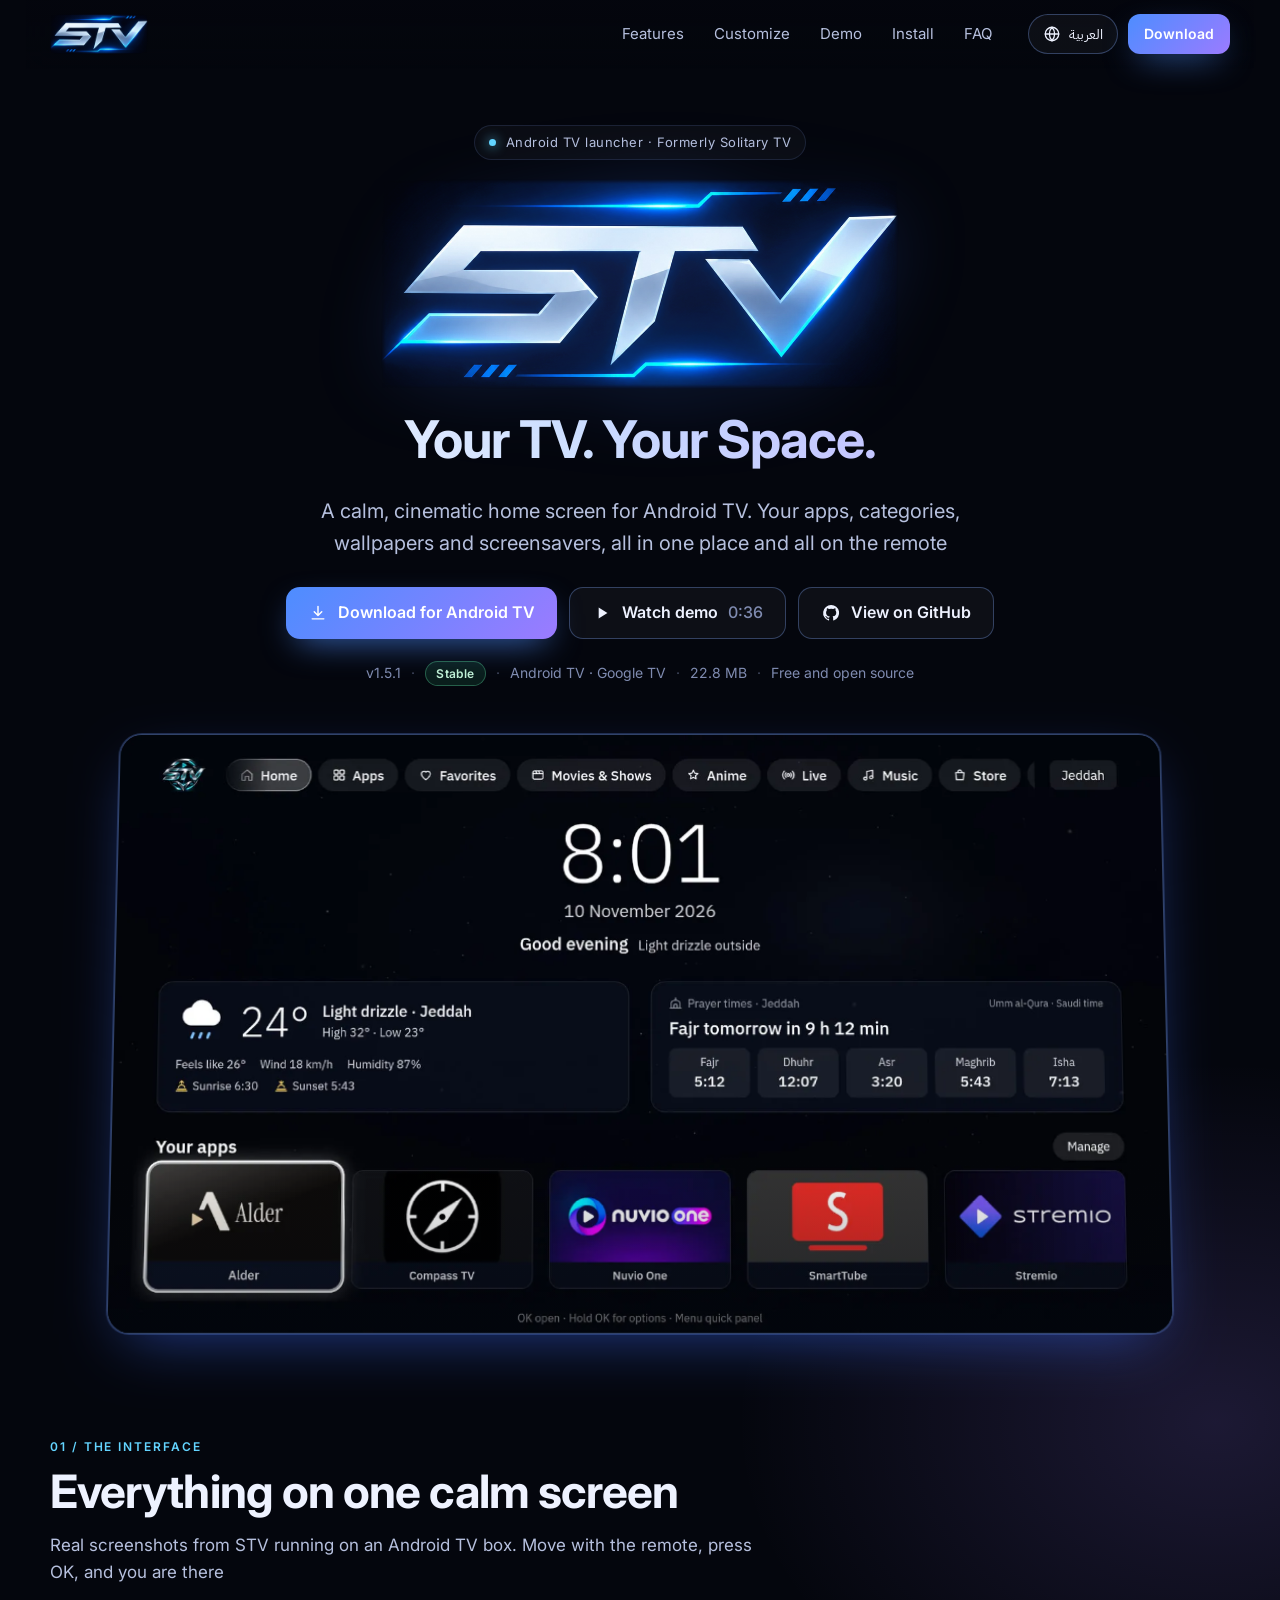
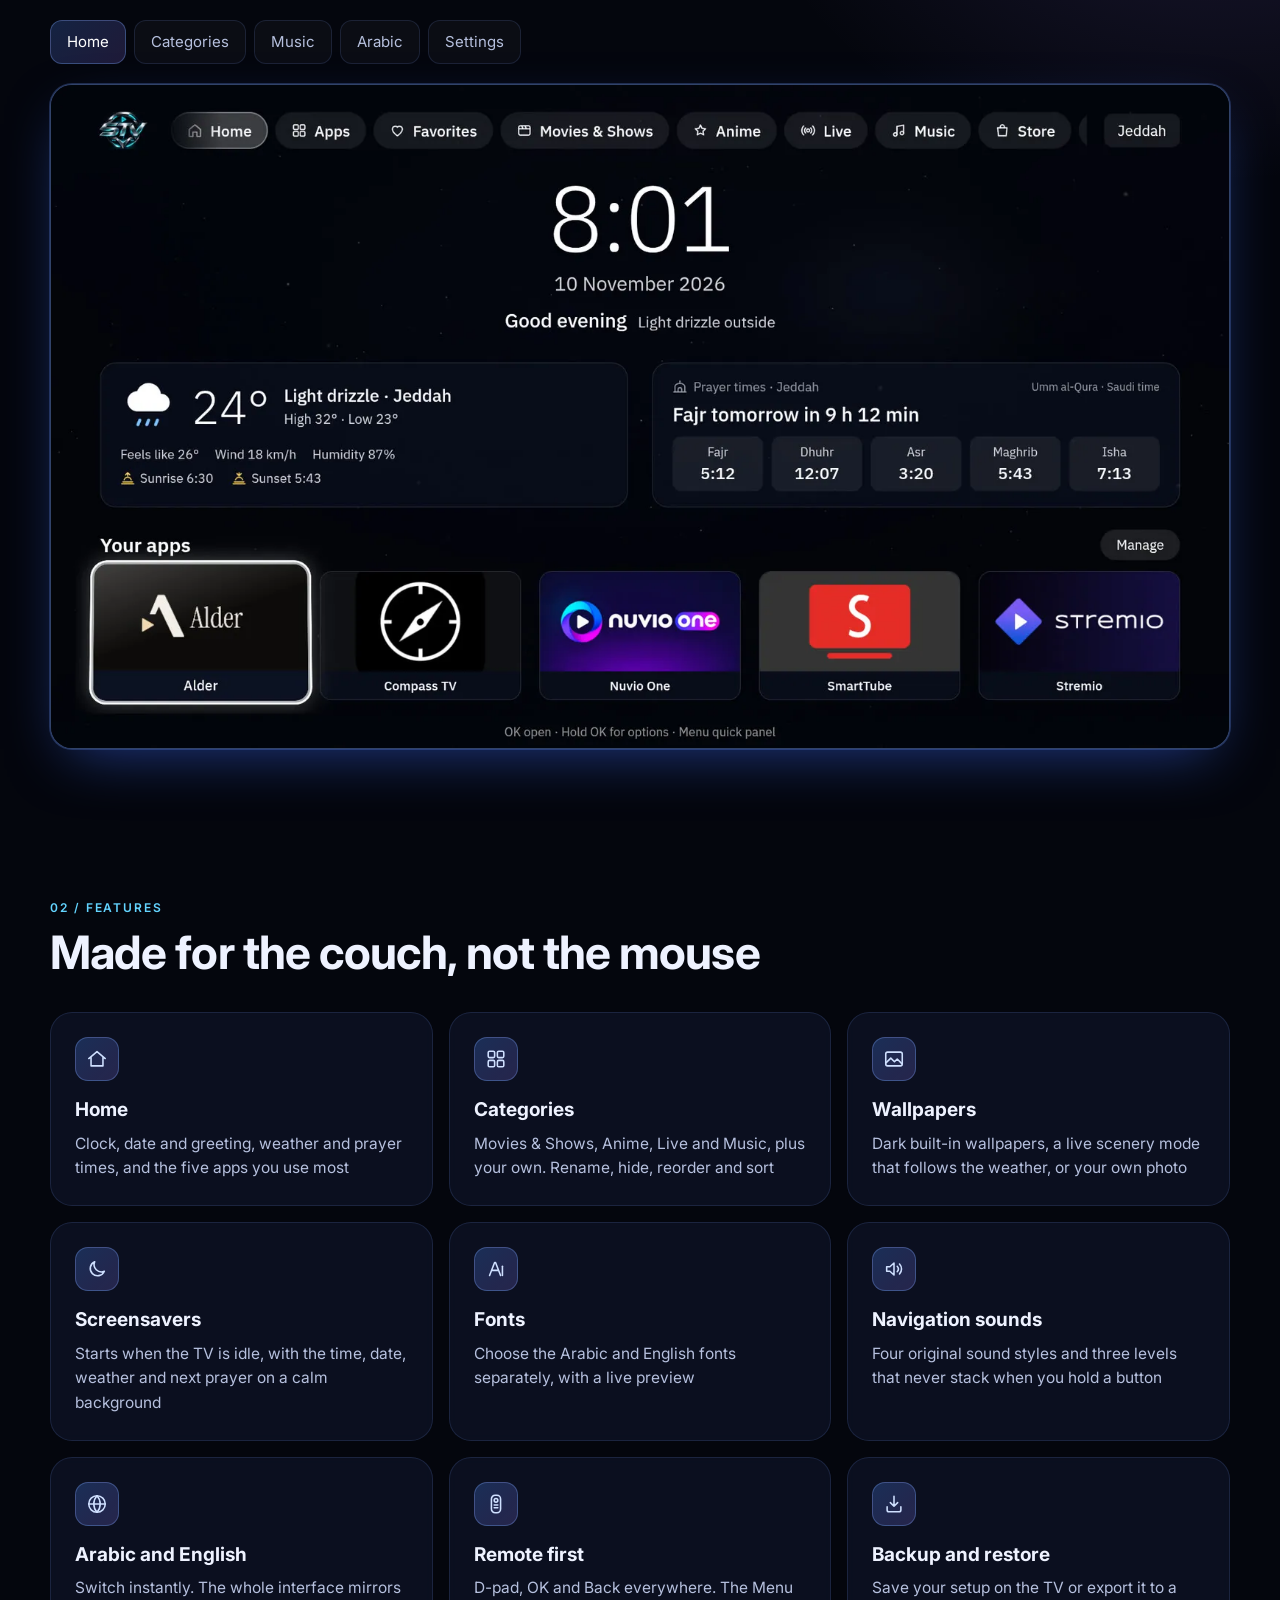
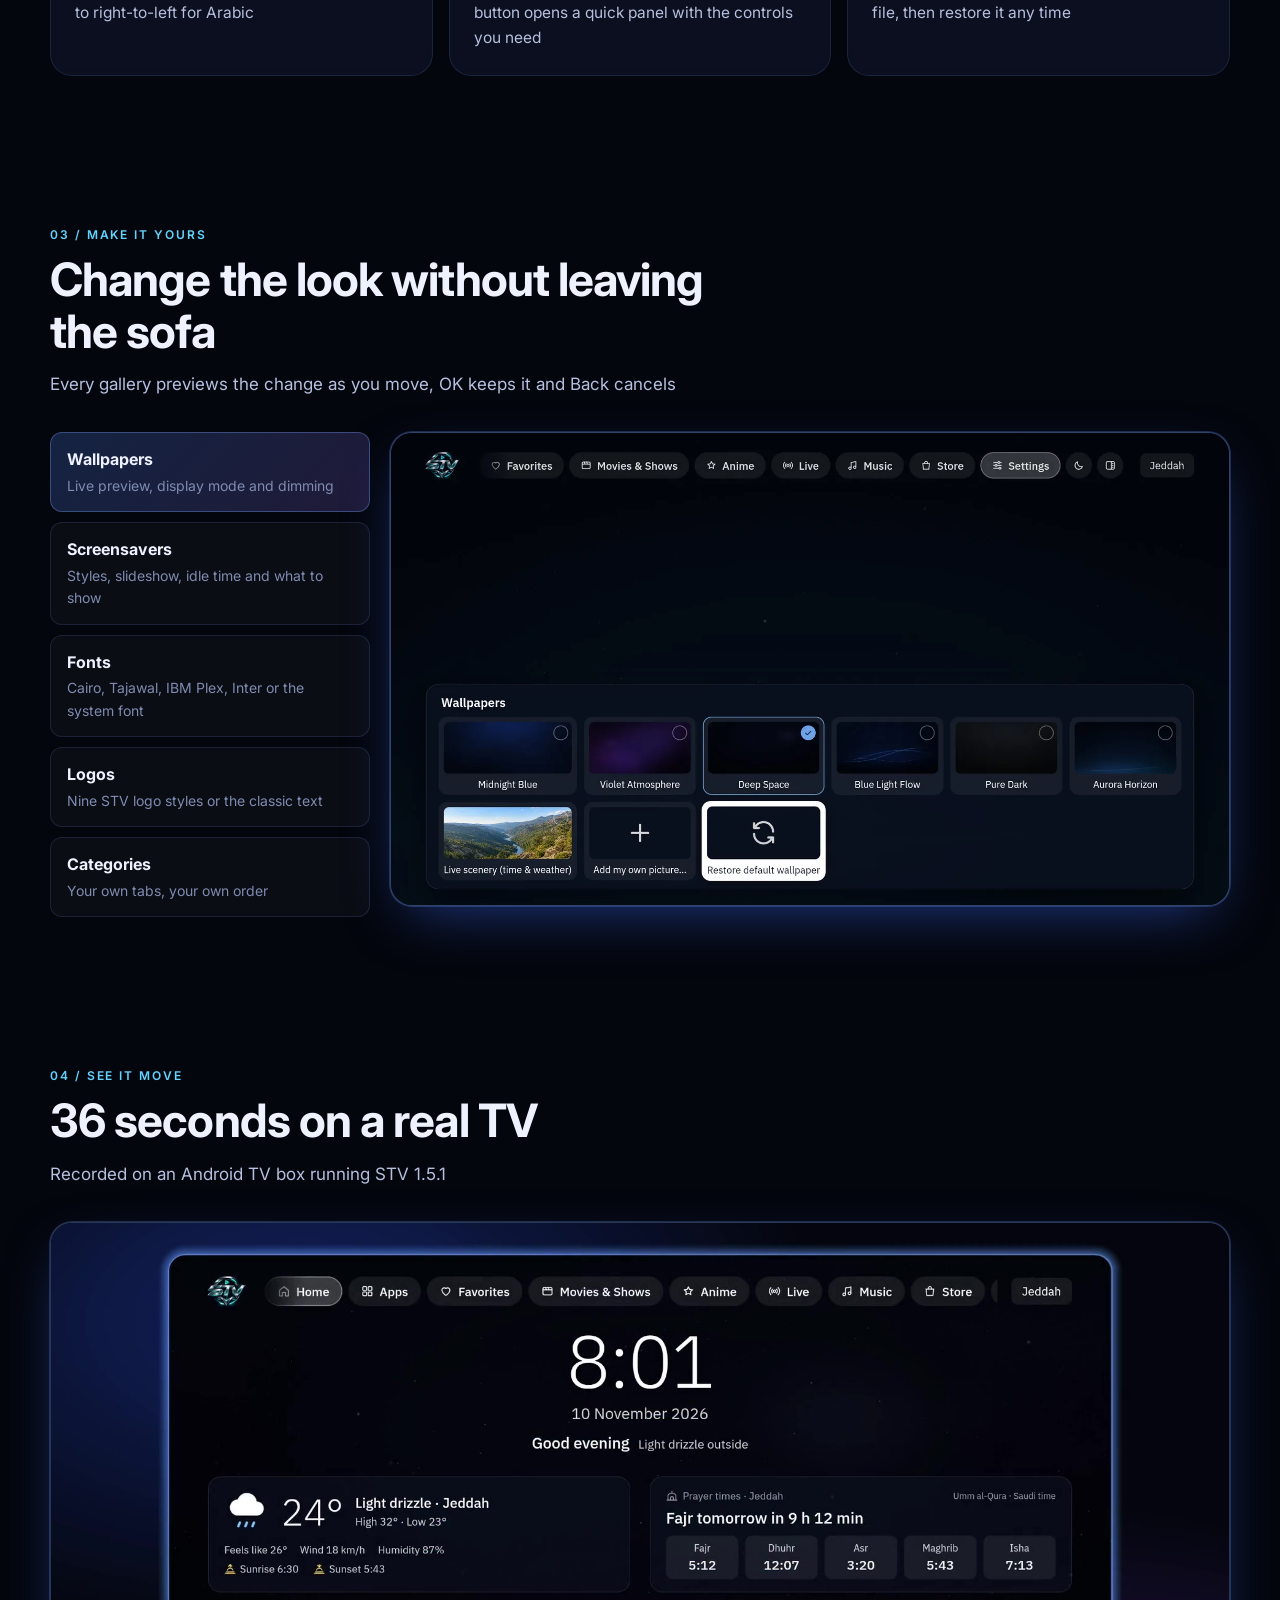
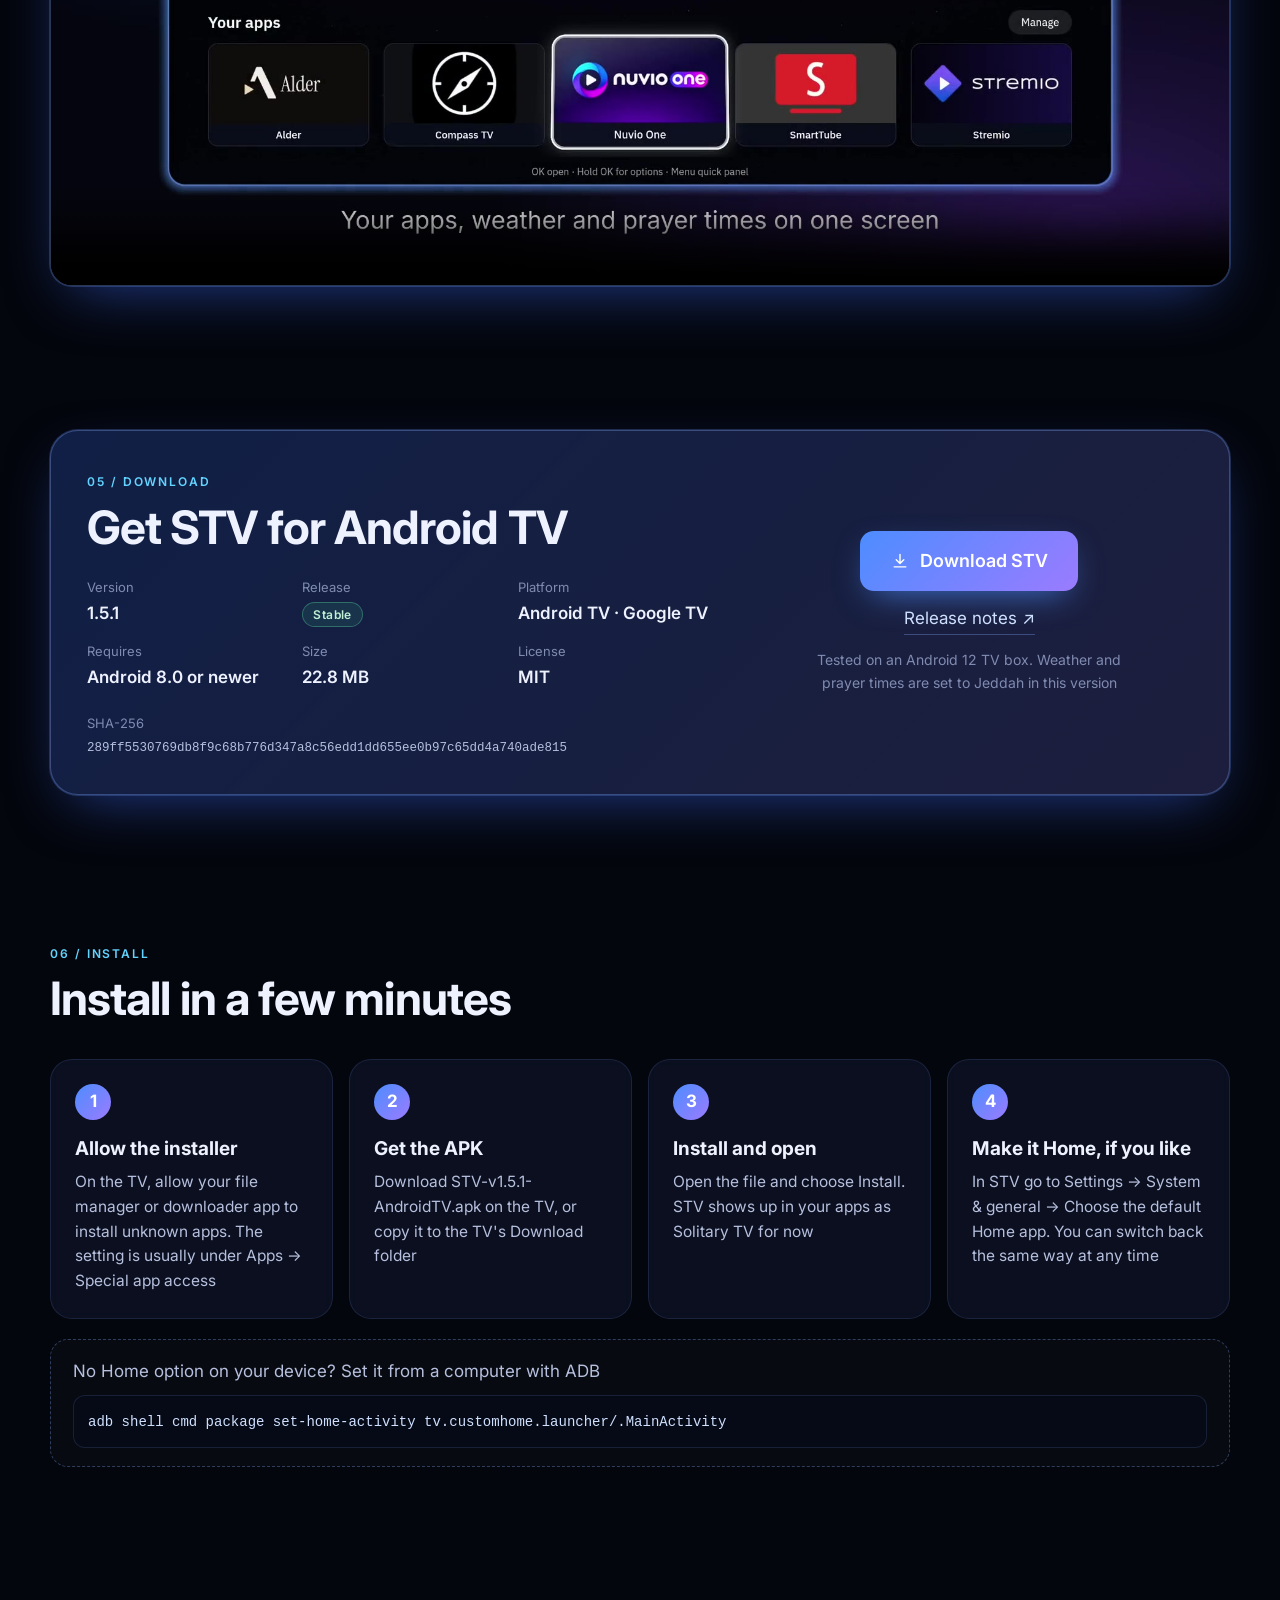
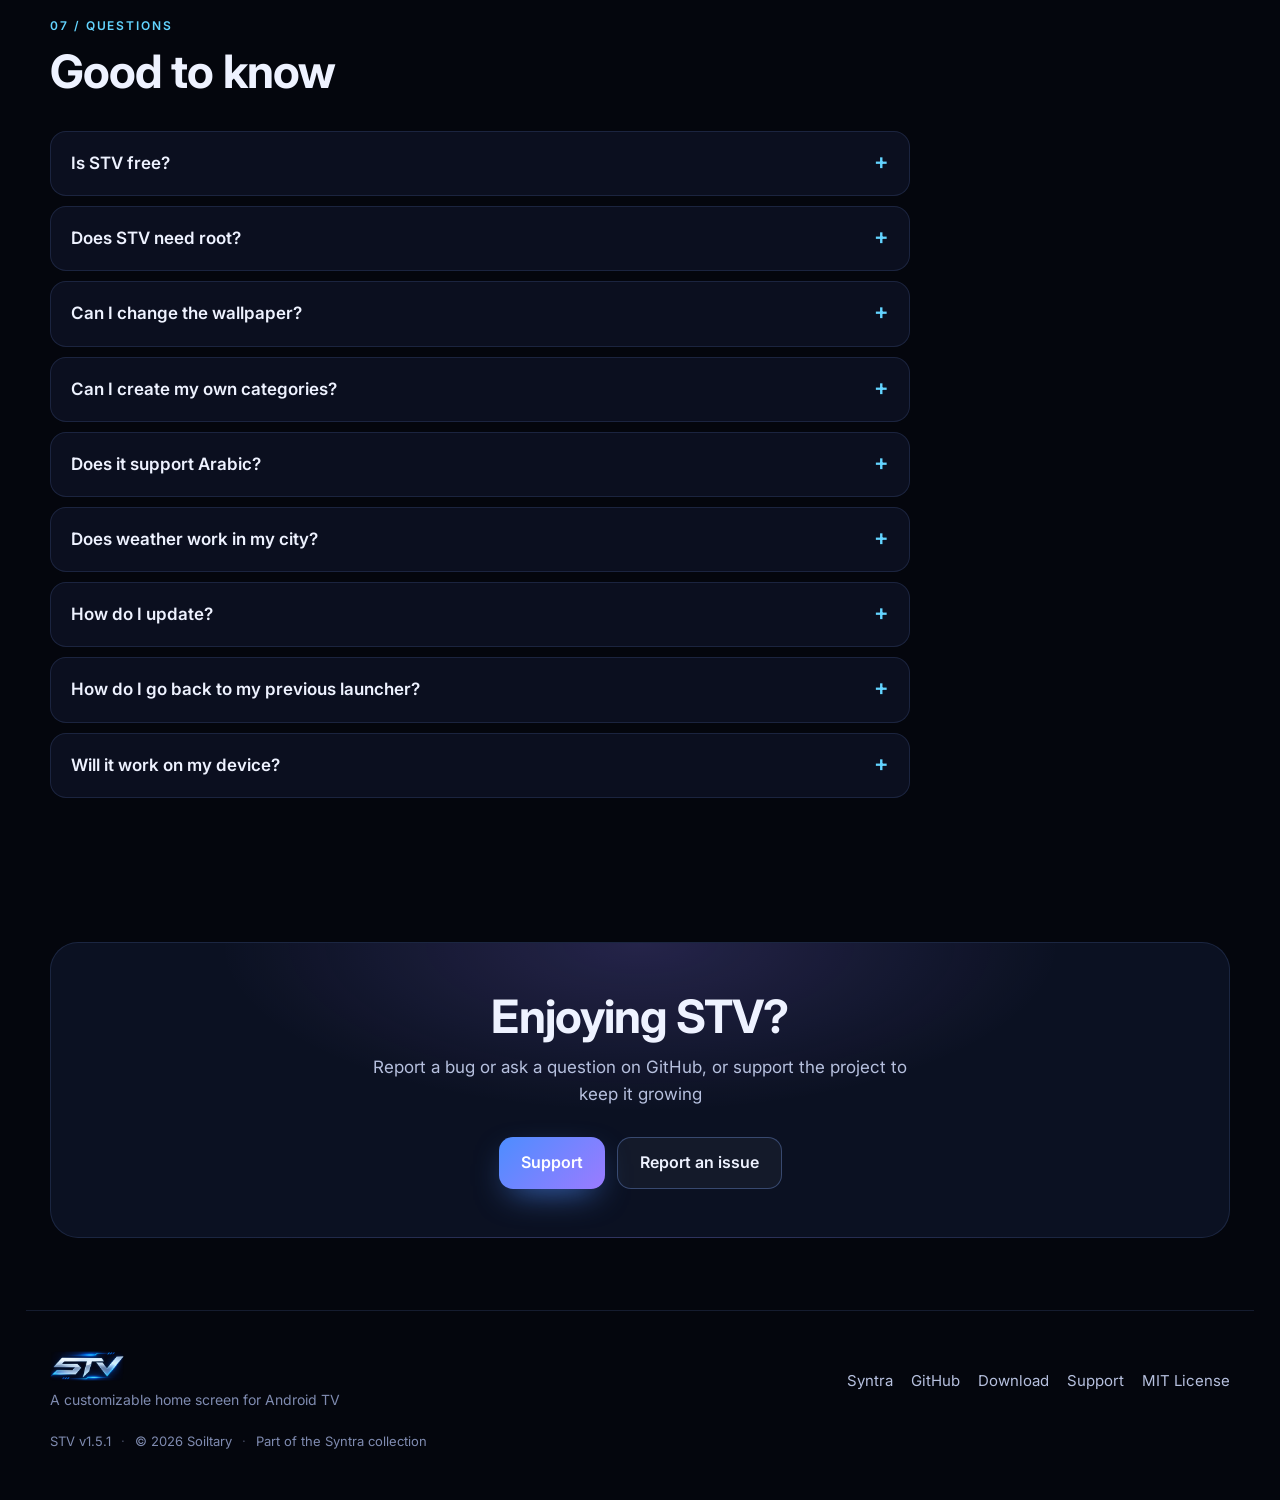
==== website/site/index.html @ 3bed4003 "Add the STV website and promo video build Bilingual (English/Arabic) static site for https://stv-too" ====
<!doctype html>
<html lang="en" dir="ltr">
<head>
<meta charset="utf-8">
<meta name="viewport" content="width=device-width,initial-scale=1,viewport-fit=cover">
<title>STV · Your TV. Your Space.</title>
<meta name="description" content="STV is a customizable Android TV home screen with categories, wallpapers, screensavers, Arabic and English interface, and remote-first navigation">
<meta name="theme-color" content="#04060d">
<meta name="color-scheme" content="dark">
<link rel="canonical" href="https://stv-tools.pages.dev/">
<link rel="icon" type="image/png" sizes="32x32" href="assets/img/icon-32.png">
<link rel="apple-touch-icon" href="assets/img/icon-180.png">
<meta property="og:type" content="website">
<meta property="og:title" content="STV · Your TV. Your Space.">
<meta property="og:description" content="A customizable home screen for Android TV">
<meta property="og:url" content="https://stv-tools.pages.dev/">
<meta property="og:image" content="https://stv-tools.pages.dev/assets/img/og.jpg">
<meta name="twitter:card" content="summary_large_image">
<link rel="preload" href="assets/fonts/Inter-VF.ttf" as="font" type="font/ttf" crossorigin>
<link rel="stylesheet" href="style.css?v=1">
<script>
  /* pick the language before first paint so Arabic visitors never see an English flash */
  (function () {
    var l = null;
    try { l = localStorage.getItem('stv-language'); } catch (e) {}
    if (l !== 'ar' && l !== 'en') l = /^ar\b/i.test(navigator.language || '') ? 'ar' : 'en';
    document.documentElement.lang = l;
    document.documentElement.dir = l === 'ar' ? 'rtl' : 'ltr';
  })();
</script>
<script src="app.js?v=1" defer></script>
</head>
<body>
<a class="skip" href="#main" data-i18n="skip">Skip to content</a>

<header class="nav" id="top">
  <a class="brand" href="#top" aria-label="STV home"><img src="assets/img/stv-logo-nav.webp" alt="STV" width="236" height="96"></a>
  <nav class="links" aria-label="Main">
    <a href="#features" data-i18n="nav.features">Features</a>
    <a href="#customize" data-i18n="nav.customize">Customize</a>
    <a href="#demo" data-i18n="nav.demo">Demo</a>
    <a href="#install" data-i18n="nav.install">Install</a>
    <a href="#faq" data-i18n="nav.faq">FAQ</a>
  </nav>
  <div class="nav-actions">
    <button class="lang" type="button" id="langToggle" aria-label="Switch language">
      <svg viewBox="0 0 24 24" aria-hidden="true"><circle cx="12" cy="12" r="9"/><path d="M3 12h18M12 3c2.3 2.5 3.5 5.5 3.5 9s-1.2 6.5-3.5 9c-2.3-2.5-3.5-5.5-3.5-9S9.7 5.5 12 3Z"/></svg>
      <span id="langLabel" lang="ar">العربية</span>
    </button>
    <a class="btn btn-small btn-primary" href="https://github.com/Soiltary/STV/releases/download/v1.5.1/STV-v1.5.1-AndroidTV.apk" data-i18n="nav.download">Download</a>
  </div>
</header>

<main id="main">
  <!-- Hero -->
  <section class="hero">
    <div class="hero-copy">
      <p class="eyebrow"><span class="dot"></span><span data-i18n="hero.eyebrow">Android TV launcher · Formerly Solitary TV</span></p>
      <h1><img class="hero-logo" src="assets/img/stv-logo-hero.webp" alt="STV" width="984" height="400"></h1>
      <p class="tagline" data-i18n="hero.tagline">Your TV. Your Space.</p>
      <p class="lead" data-i18n="hero.lead">A calm, cinematic home screen for Android TV. Your apps, categories, wallpapers and screensavers, all in one place and all on the remote</p>
      <div class="actions">
        <a class="btn btn-primary" href="https://github.com/Soiltary/STV/releases/download/v1.5.1/STV-v1.5.1-AndroidTV.apk">
          <svg viewBox="0 0 24 24" aria-hidden="true"><path d="M12 4v11m0 0-4.5-4.5M12 15l4.5-4.5M5 19h14"/></svg>
          <span data-i18n="hero.download">Download for Android TV</span>
        </a>
        <a class="btn btn-ghost" href="#demo">
          <svg viewBox="0 0 24 24" aria-hidden="true"><path d="M8 5.5v13l10.5-6.5z" class="fill"/></svg>
          <span data-i18n="hero.demo">Watch demo</span><span class="muted">0:36</span>
        </a>
        <a class="btn btn-ghost" href="https://github.com/Soiltary/STV" target="_blank" rel="noopener">
          <svg viewBox="0 0 24 24" aria-hidden="true"><path class="fill" d="M12 2.5a9.5 9.5 0 0 0-3 18.5c.5.1.7-.2.7-.5v-1.7c-2.7.6-3.2-1.2-3.2-1.2-.4-1.1-1.1-1.4-1.1-1.4-.9-.6.1-.6.1-.6 1 .1 1.5 1 1.5 1 .9 1.5 2.3 1.1 2.9.8.1-.6.3-1.1.6-1.3-2.1-.2-4.4-1.1-4.4-4.7 0-1 .4-1.9 1-2.6-.1-.3-.4-1.2.1-2.6 0 0 .8-.3 2.6 1a9 9 0 0 1 4.8 0c1.8-1.3 2.6-1 2.6-1 .5 1.4.2 2.3.1 2.6.6.7 1 1.6 1 2.6 0 3.7-2.3 4.5-4.4 4.7.3.3.7.9.7 1.8v2.6c0 .3.2.6.7.5A9.5 9.5 0 0 0 12 2.5Z"/></svg>
          <span data-i18n="hero.github">View on GitHub</span>
        </a>
      </div>
      <p class="meta"><span>v1.5.1</span><span class="sep">·</span><span class="badge" data-i18n="release.stable">Stable</span><span class="sep">·</span><span>Android TV · Google TV</span><span class="sep">·</span><span>22.8 MB</span><span class="sep">·</span><span data-i18n="hero.free">Free and open source</span></p>
    </div>
    <figure class="hero-shot tv">
      <img src="assets/img/home.webp" width="1600" height="900" alt="STV home screen with clock, weather, prayer times and five apps" data-i18n-alt="alt.home" fetchpriority="high">
    </figure>
  </section>

  <!-- Showcase -->
  <section class="section showcase" id="showcase" aria-labelledby="showcaseTitle">
    <div class="section-head">
      <span class="label">01 / <span data-i18n="show.label">THE INTERFACE</span></span>
      <h2 id="showcaseTitle" data-i18n="show.title">Everything on one calm screen</h2>
      <p data-i18n="show.text">Real screenshots from STV running on an Android TV box. Move with the remote, press OK, and you are there</p>
    </div>
    <div class="tabs" role="tablist" aria-label="Screens">
      <button role="tab" aria-selected="true" data-shot="home" data-i18n="show.home">Home</button>
      <button role="tab" aria-selected="false" data-shot="categories" data-i18n="show.categories">Categories</button>
      <button role="tab" aria-selected="false" data-shot="music" data-i18n="show.music">Music</button>
      <button role="tab" aria-selected="false" data-shot="home-arabic" data-i18n="show.arabic">Arabic</button>
      <button role="tab" aria-selected="false" data-shot="appearance-settings" data-i18n="show.settings">Settings</button>
    </div>
    <figure class="tv showcase-frame">
      <img id="showcaseImg" src="assets/img/home.webp" width="1600" height="900" loading="lazy" alt="STV home screen" data-i18n-alt="alt.home">
    </figure>
  </section>

  <!-- Features -->
  <section class="section" id="features" aria-labelledby="featuresTitle">
    <div class="section-head">
      <span class="label">02 / <span data-i18n="feat.label">FEATURES</span></span>
      <h2 id="featuresTitle" data-i18n="feat.title">Made for the couch, not the mouse</h2>
    </div>
    <div class="grid features">
      <article class="card"><span class="ico"><svg viewBox="0 0 24 24"><path d="M3 11.5 12 4l9 7.5M5.5 10v9.5h13V10"/></svg></span><h3 data-i18n="f1.t">Home</h3><p data-i18n="f1.d">Clock, date and greeting, weather and prayer times, and the five apps you use most</p></article>
      <article class="card"><span class="ico"><svg viewBox="0 0 24 24"><rect x="3.5" y="3.5" width="7" height="7" rx="1.5"/><rect x="13.5" y="3.5" width="7" height="7" rx="1.5"/><rect x="3.5" y="13.5" width="7" height="7" rx="1.5"/><rect x="13.5" y="13.5" width="7" height="7" rx="1.5"/></svg></span><h3 data-i18n="f2.t">Categories</h3><p data-i18n="f2.d">Movies & Shows, Anime, Live and Music, plus your own. Rename, hide, reorder and sort</p></article>
      <article class="card"><span class="ico"><svg viewBox="0 0 24 24"><rect x="3" y="4.5" width="18" height="15" rx="2"/><path d="m3.5 16 5-5 4 4 3-3 5 5"/></svg></span><h3 data-i18n="f3.t">Wallpapers</h3><p data-i18n="f3.d">Dark built-in wallpapers, a live scenery mode that follows the weather, or your own photo</p></article>
      <article class="card"><span class="ico"><svg viewBox="0 0 24 24"><path d="M20 14.5A8 8 0 0 1 9.5 4a8 8 0 1 0 10.5 10.5Z"/></svg></span><h3 data-i18n="f4.t">Screensavers</h3><p data-i18n="f4.d">Starts when the TV is idle, with the time, date, weather and next prayer on a calm background</p></article>
      <article class="card"><span class="ico"><svg viewBox="0 0 24 24"><path d="M5 19 10.5 5h1L17 19M7.3 13.5h7.4"/><path d="M19 9v10"/></svg></span><h3 data-i18n="f5.t">Fonts</h3><p data-i18n="f5.d">Choose the Arabic and English fonts separately, with a live preview</p></article>
      <article class="card"><span class="ico"><svg viewBox="0 0 24 24"><path d="M4 9.5v5h3.5L12 18.5v-13L7.5 9.5z"/><path d="M15.5 9a4.5 4.5 0 0 1 0 6M18 6.5a8 8 0 0 1 0 11"/></svg></span><h3 data-i18n="f6.t">Navigation sounds</h3><p data-i18n="f6.d">Four original sound styles and three levels that never stack when you hold a button</p></article>
      <article class="card"><span class="ico"><svg viewBox="0 0 24 24"><circle cx="12" cy="12" r="9"/><path d="M3 12h18M12 3c2.3 2.5 3.5 5.5 3.5 9s-1.2 6.5-3.5 9c-2.3-2.5-3.5-5.5-3.5-9S9.7 5.5 12 3Z"/></svg></span><h3 data-i18n="f7.t">Arabic and English</h3><p data-i18n="f7.d">Switch instantly. The whole interface mirrors to right-to-left for Arabic</p></article>
      <article class="card"><span class="ico"><svg viewBox="0 0 24 24"><rect x="7" y="2.5" width="10" height="19" rx="4"/><circle cx="12" cy="8" r="2"/><path d="M10 13h4M10 16h4"/></svg></span><h3 data-i18n="f8.t">Remote first</h3><p data-i18n="f8.d">D-pad, OK and Back everywhere. The Menu button opens a quick panel with the controls you need</p></article>
      <article class="card"><span class="ico"><svg viewBox="0 0 24 24"><path d="M12 3.5v11m0 0-4-4m4 4 4-4"/><path d="M4.5 15v3.5a2 2 0 0 0 2 2h11a2 2 0 0 0 2-2V15"/></svg></span><h3 data-i18n="f9.t">Backup and restore</h3><p data-i18n="f9.d">Save your setup on the TV or export it to a file, then restore it any time</p></article>
    </div>
  </section>

  <!-- Customization -->
  <section class="section" id="customize" aria-labelledby="customTitle">
    <div class="section-head">
      <span class="label">03 / <span data-i18n="cust.label">MAKE IT YOURS</span></span>
      <h2 id="customTitle" data-i18n="cust.title">Change the look without leaving the sofa</h2>
      <p data-i18n="cust.text">Every gallery previews the change as you move, OK keeps it and Back cancels</p>
    </div>
    <div class="custom">
      <div class="custom-list" role="tablist" aria-label="Customization">
        <button role="tab" aria-selected="true" data-cust="wallpapers"><b data-i18n="c1.t">Wallpapers</b><span data-i18n="c1.d">Live preview, display mode and dimming</span></button>
        <button role="tab" aria-selected="false" data-cust="screensaver-gallery"><b data-i18n="c2.t">Screensavers</b><span data-i18n="c2.d">Styles, slideshow, idle time and what to show</span></button>
        <button role="tab" aria-selected="false" data-cust="fonts"><b data-i18n="c3.t">Fonts</b><span data-i18n="c3.d">Cairo, Tajawal, IBM Plex, Inter or the system font</span></button>
        <button role="tab" aria-selected="false" data-cust="logo-gallery"><b data-i18n="c4.t">Logos</b><span data-i18n="c4.d">Nine STV logo styles or the classic text</span></button>
        <button role="tab" aria-selected="false" data-cust="categories"><b data-i18n="c5.t">Categories</b><span data-i18n="c5.d">Your own tabs, your own order</span></button>
      </div>
      <figure class="tv custom-frame">
        <img id="customImg" src="assets/img/wallpapers.webp" width="1600" height="900" loading="lazy" alt="Wallpaper gallery in STV" data-i18n-alt="alt.wallpapers">
      </figure>
    </div>
  </section>

  <!-- Demo -->
  <section class="section" id="demo" aria-labelledby="demoTitle">
    <div class="section-head">
      <span class="label">04 / <span data-i18n="demo.label">SEE IT MOVE</span></span>
      <h2 id="demoTitle" data-i18n="demo.title">36 seconds on a real TV</h2>
      <p data-i18n="demo.text">Recorded on an Android TV box running STV 1.5.1</p>
    </div>
    <figure class="video">
      <video id="demoVideo" controls playsinline preload="none" poster="assets/video/stv-demo-poster.jpg" width="1920" height="1080">
        <source src="assets/video/stv-demo.mp4" type="video/mp4">
        <track kind="subtitles" src="assets/video/stv-demo.en.vtt" srclang="en" label="English">
        <track kind="subtitles" src="assets/video/stv-demo.ar.vtt" srclang="ar" label="العربية">
        <a href="assets/video/stv-demo.mp4" data-i18n="demo.fallback">Download the video</a>
      </video>
    </figure>
  </section>

  <!-- Download -->
  <section class="section" id="download" aria-labelledby="dlTitle">
    <div class="download-card">
      <div>
        <span class="label">05 / <span data-i18n="dl.label">DOWNLOAD</span></span>
        <h2 id="dlTitle" data-i18n="dl.title">Get STV for Android TV</h2>
        <dl class="facts">
          <div><dt data-i18n="dl.version">Version</dt><dd>1.5.1</dd></div>
          <div><dt data-i18n="dl.type">Release</dt><dd><span class="badge" data-i18n="release.stable">Stable</span></dd></div>
          <div><dt data-i18n="dl.platform">Platform</dt><dd>Android TV · Google TV</dd></div>
          <div><dt data-i18n="dl.req">Requires</dt><dd data-i18n="dl.reqv">Android 8.0 or newer</dd></div>
          <div><dt data-i18n="dl.size">Size</dt><dd>22.8 MB</dd></div>
          <div><dt data-i18n="dl.license">License</dt><dd>MIT</dd></div>
        </dl>
        <p class="sha"><span>SHA-256</span><code>289ff5530769db8f9c68b776d347a8c56edd1dd655ee0b97c65dd4a740ade815</code></p>
      </div>
      <div class="dl-actions">
        <a class="btn btn-primary btn-large" href="https://github.com/Soiltary/STV/releases/download/v1.5.1/STV-v1.5.1-AndroidTV.apk">
          <svg viewBox="0 0 24 24" aria-hidden="true"><path d="M12 4v11m0 0-4.5-4.5M12 15l4.5-4.5M5 19h14"/></svg><span data-i18n="dl.button">Download STV</span>
        </a>
        <a class="text-link" href="https://github.com/Soiltary/STV/releases/tag/v1.5.1" target="_blank" rel="noopener" data-i18n="dl.notes">Release notes ↗</a>
        <p class="note" data-i18n="dl.note">Tested on an Android 12 TV box. Weather and prayer times are set to Jeddah in this version</p>
      </div>
    </div>
  </section>

  <!-- Installation -->
  <section class="section" id="install" aria-labelledby="installTitle">
    <div class="section-head">
      <span class="label">06 / <span data-i18n="in.label">INSTALL</span></span>
      <h2 id="installTitle" data-i18n="in.title">Install in a few minutes</h2>
    </div>
    <div class="grid steps">
      <article class="card step"><span class="num">1</span><h3 data-i18n="s1.t">Allow the installer</h3><p data-i18n="s1.d">On the TV, allow your file manager or downloader app to install unknown apps. The setting is usually under Apps → Special app access</p></article>
      <article class="card step"><span class="num">2</span><h3 data-i18n="s2.t">Get the APK</h3><p data-i18n="s2.d">Download STV-v1.5.1-AndroidTV.apk on the TV, or copy it to the TV's Download folder</p></article>
      <article class="card step"><span class="num">3</span><h3 data-i18n="s3.t">Install and open</h3><p data-i18n="s3.d">Open the file and choose Install. STV shows up in your apps as Solitary TV for now</p></article>
      <article class="card step"><span class="num">4</span><h3 data-i18n="s4.t">Make it Home, if you like</h3><p data-i18n="s4.d">In STV go to Settings → System & general → Choose the default Home app. You can switch back the same way at any time</p></article>
    </div>
    <div class="adb">
      <p data-i18n="in.adb">No Home option on your device? Set it from a computer with ADB</p>
      <pre dir="ltr"><code>adb shell cmd package set-home-activity tv.customhome.launcher/.MainActivity</code></pre>
    </div>
  </section>

  <!-- FAQ -->
  <section class="section" id="faq" aria-labelledby="faqTitle">
    <div class="section-head">
      <span class="label">07 / <span data-i18n="faq.label">QUESTIONS</span></span>
      <h2 id="faqTitle" data-i18n="faq.title">Good to know</h2>
    </div>
    <div class="faq">
      <details><summary data-i18n="q1">Is STV free?</summary><p data-i18n="a1">Yes. STV is free and open source under the MIT License, with no ads and no account</p></details>
      <details><summary data-i18n="q2">Does STV need root?</summary><p data-i18n="a2">No. It is a normal Android app. It does not disable or remove anything on your TV</p></details>
      <details><summary data-i18n="q3">Can I change the wallpaper?</summary><p data-i18n="a3">Yes. Pick a built-in wallpaper, the live scenery mode, or import your own picture</p></details>
      <details><summary data-i18n="q4">Can I create my own categories?</summary><p data-i18n="a4">Yes. Create, rename, hide and reorder categories, and choose which apps go in each one</p></details>
      <details><summary data-i18n="q5">Does it support Arabic?</summary><p data-i18n="a5">Yes. The whole interface is available in Arabic and English with a proper right-to-left layout and Arabic fonts</p></details>
      <details><summary data-i18n="q6">Does weather work in my city?</summary><p data-i18n="a6">In version 1.5.1 weather and prayer times are set to Jeddah, Saudi Arabia. A city picker is not available yet; developers can change the city in the source and build their own copy</p></details>
      <details><summary data-i18n="q7">How do I update?</summary><p data-i18n="a7">Install the new APK over the current one. Your settings stay. Do not uninstall first</p></details>
      <details><summary data-i18n="q8">How do I go back to my previous launcher?</summary><p data-i18n="a8">Choose it again as the default Home app in Android settings, or uninstall STV</p></details>
      <details><summary data-i18n="q9">Will it work on my device?</summary><p data-i18n="a9">STV needs Android TV or Google TV with Android 8.0 or newer. It has been tested on one Android 12 box, so try it as a normal app before making it your Home screen</p></details>
    </div>
  </section>

  <!-- Support -->
  <section class="section support" id="support" aria-labelledby="supportTitle">
    <div class="support-card">
      <h2 id="supportTitle" data-i18n="sup.title">Enjoying STV?</h2>
      <p data-i18n="sup.text">Report a bug or ask a question on GitHub, or support the project to keep it growing</p>
      <div class="actions">
        <a class="btn btn-primary" href="https://tip.dokan.sa/solitary" target="_blank" rel="noopener" data-i18n="sup.support">Support</a>
        <a class="btn btn-ghost" href="https://github.com/Soiltary/STV/issues" target="_blank" rel="noopener" data-i18n="sup.issues">Report an issue</a>
      </div>
    </div>
  </section>
</main>

<footer class="footer">
  <div class="foot-brand">
    <img src="assets/img/stv-logo-nav.webp" alt="STV" width="118" height="48" loading="lazy">
    <p data-i18n="foot.text">A customizable home screen for Android TV</p>
  </div>
  <nav class="foot-links" aria-label="Footer">
    <a href="https://syntra-tools.pages.dev/" target="_blank" rel="noopener">Syntra</a>
    <a href="https://github.com/Soiltary/STV" target="_blank" rel="noopener">GitHub</a>
    <a href="https://github.com/Soiltary/STV/releases/download/v1.5.1/STV-v1.5.1-AndroidTV.apk" data-i18n="foot.download">Download</a>
    <a href="https://tip.dokan.sa/solitary" target="_blank" rel="noopener" data-i18n="foot.support">Support</a>
    <a href="https://github.com/Soiltary/STV/blob/main/LICENSE" target="_blank" rel="noopener" data-i18n="foot.license">MIT License</a>
  </nav>
  <p class="copy"><span>STV v1.5.1</span><span class="sep">·</span><span>© 2026 Soiltary</span><span class="sep">·</span><span data-i18n="foot.part">Part of the Syntra collection</span></p>
</footer>
</body>
</html>
---- website/site/style.css ----
/* STV website · premium dark, electric blue and soft violet
   Fonts: Inter and IBM Plex Sans Arabic, both SIL OFL 1.1 (licence files in assets/fonts) */
@font-face { font-family: 'Inter'; src: url('assets/fonts/Inter-VF.ttf') format('truetype'); font-weight: 100 900; font-display: swap;
  unicode-range: U+0000-024F, U+2000-206F, U+20AC, U+2190-21FF, U+2212; }
@font-face { font-family: 'Plex Arabic'; src: url('assets/fonts/IBMPlexSansArabic-Regular.ttf') format('truetype'); font-weight: 300 450; font-display: swap;
  unicode-range: U+0600-06FF, U+0750-077F, U+08A0-08FF, U+FB50-FDFF, U+FE70-FEFF; }
@font-face { font-family: 'Plex Arabic'; src: url('assets/fonts/IBMPlexSansArabic-SemiBold.ttf') format('truetype'); font-weight: 451 800; font-display: swap;
  unicode-range: U+0600-06FF, U+0750-077F, U+08A0-08FF, U+FB50-FDFF, U+FE70-FEFF; }

:root {
  --bg: #04060d;
  --bg-2: #070b17;
  --panel: rgba(14, 20, 40, 0.72);
  --panel-solid: #0b1122;
  --line: rgba(130, 160, 255, 0.14);
  --line-strong: rgba(130, 170, 255, 0.32);
  --text: #eef2ff;
  --text-2: #b6c0de;
  --text-3: #7f8bb0;
  --blue: #4d8dff;
  --blue-2: #2f6bff;
  --cyan: #63d4ff;
  --violet: #9b7bff;
  --glow: 0 0 0 1px rgba(110, 150, 255, 0.25), 0 20px 60px -20px rgba(60, 110, 255, 0.55);
  --radius: 22px;
  --font: 'Inter', 'Plex Arabic', system-ui, -apple-system, 'Segoe UI', sans-serif;
  --wrap: 1180px;
}
* { box-sizing: border-box; }
html { scroll-behavior: smooth; scroll-padding-top: 88px; -webkit-text-size-adjust: 100%; }
html[lang='ar'] { --font: 'Plex Arabic', 'Inter', system-ui, 'Segoe UI', sans-serif; }
body {
  margin: 0; background: var(--bg); color: var(--text); font-family: var(--font); font-size: 17px; line-height: 1.6;
  overflow-x: hidden; -webkit-font-smoothing: antialiased;
  background-image:
    radial-gradient(900px 520px at 12% -6%, rgba(47, 107, 255, 0.22), transparent 60%),
    radial-gradient(800px 600px at 95% 18%, rgba(155, 123, 255, 0.16), transparent 60%),
    radial-gradient(1000px 700px at 50% 120%, rgba(47, 107, 255, 0.12), transparent 60%);
  background-repeat: no-repeat;
}
html[lang='ar'] body { line-height: 1.8; }
img, video { max-width: 100%; display: block; }
a { color: inherit; text-decoration: none; }
svg { width: 20px; height: 20px; flex: none; fill: none; stroke: currentColor; stroke-width: 1.7; stroke-linecap: round; stroke-linejoin: round; }
svg .fill, svg path.fill { fill: currentColor; stroke: none; }
:focus-visible { outline: 2px solid var(--cyan); outline-offset: 3px; border-radius: 10px; }
.skip { position: absolute; inset-inline-start: 16px; top: -60px; z-index: 50; background: var(--blue); color: #fff; padding: 10px 16px; border-radius: 10px; }
.skip:focus { top: 12px; }

/* nav */
.nav {
  position: sticky; top: 0; z-index: 20; display: flex; align-items: center; gap: 24px;
  max-width: calc(var(--wrap) + 48px); margin: 0 auto; padding: 14px 24px;
  background: linear-gradient(to bottom, rgba(4, 6, 13, 0.92), rgba(4, 6, 13, 0.7)); backdrop-filter: blur(14px);
  border-bottom: 1px solid transparent;
}
.nav.scrolled { border-bottom-color: var(--line); }
.brand img { height: 40px; width: auto; }
.links { display: flex; gap: 6px; margin-inline-start: auto; }
.links a { color: var(--text-2); font-size: 15px; padding: 8px 12px; border-radius: 10px; transition: color .2s, background .2s; }
.links a:hover { color: var(--text); background: rgba(255, 255, 255, 0.05); }
.nav-actions { display: flex; align-items: center; gap: 10px; }
.lang {
  display: inline-flex; align-items: center; gap: 8px; height: 40px; padding: 0 14px; border-radius: 999px; cursor: pointer;
  background: rgba(255, 255, 255, 0.04); border: 1px solid var(--line-strong); color: var(--text); font: inherit; font-size: 14px;
}
.lang svg { width: 18px; height: 18px; }
.lang:hover { background: rgba(255, 255, 255, 0.08); }

/* buttons */
.btn {
  display: inline-flex; align-items: center; justify-content: center; gap: 10px; height: 52px; padding: 0 22px; border-radius: 14px;
  font-weight: 600; font-size: 16px; transition: transform .2s, box-shadow .2s, background .2s; white-space: nowrap;
}
.btn:hover { transform: translateY(-1px); }
.btn-primary { background: linear-gradient(135deg, var(--blue) 0%, var(--violet) 100%); color: #fff; box-shadow: 0 12px 34px -12px rgba(77, 141, 255, 0.8); }
.btn-primary:hover { box-shadow: 0 16px 44px -12px rgba(110, 140, 255, 0.95); }
.btn-ghost { background: rgba(255, 255, 255, 0.04); border: 1px solid var(--line-strong); color: var(--text); }
.btn-ghost:hover { background: rgba(255, 255, 255, 0.08); }
.btn-small { height: 40px; padding: 0 16px; font-size: 14px; border-radius: 12px; }
.btn-large { height: 60px; padding: 0 30px; font-size: 18px; }
.muted { color: var(--text-3); font-weight: 500; }

/* hero */
.hero { max-width: calc(var(--wrap) + 48px); margin: 0 auto; padding: 56px 24px 40px; text-align: center; }
.eyebrow { display: inline-flex; align-items: center; gap: 10px; margin: 0 0 18px; padding: 6px 14px; border-radius: 999px;
  border: 1px solid var(--line); background: rgba(255, 255, 255, 0.03); color: var(--text-2); font-size: 13px; letter-spacing: .04em; }
.dot { width: 7px; height: 7px; border-radius: 50%; background: var(--cyan); box-shadow: 0 0 12px var(--cyan); }
h1 { margin: 0; }
.hero-logo { width: min(520px, 78vw); height: auto; margin: 0 auto; filter: drop-shadow(0 10px 40px rgba(60, 120, 255, 0.35)); }
.tagline { margin: 8px 0 0; font-size: clamp(30px, 4.6vw, 52px); font-weight: 700; letter-spacing: -0.02em;
  background: linear-gradient(90deg, #fff 0%, #cfe0ff 45%, #b7a6ff 100%); -webkit-background-clip: text; background-clip: text; color: transparent; }
html[lang='ar'] .tagline { letter-spacing: 0; }
.lead { max-width: 640px; margin: 14px auto 0; color: var(--text-2); font-size: clamp(17px, 1.8vw, 20px); }
.actions { display: flex; flex-wrap: wrap; gap: 12px; justify-content: center; margin-top: 28px; }
.meta { display: flex; flex-wrap: wrap; justify-content: center; align-items: center; gap: 6px 10px; margin: 22px 0 0; color: var(--text-3); font-size: 14px; }
.sep { opacity: .5; }
.badge { display: inline-block; padding: 2px 10px; border-radius: 999px; font-size: 12px; font-weight: 600; letter-spacing: .03em;
  color: #bff0d6; background: rgba(60, 200, 140, 0.12); border: 1px solid rgba(90, 220, 160, 0.35); }
.tv { position: relative; margin: 0; border-radius: var(--radius); overflow: hidden; border: 1px solid var(--line-strong); box-shadow: var(--glow); background: var(--panel-solid); }
.tv img { width: 100%; height: auto; aspect-ratio: 16 / 9; object-fit: cover; }
.hero-shot { max-width: 1040px; margin: 48px auto 0; transform: perspective(1600px) rotateX(4deg); transform-origin: 50% 0; }
.hero-shot::after { content: ''; position: absolute; inset: 0; pointer-events: none;
  background: linear-gradient(to bottom, transparent 70%, rgba(4, 6, 13, 0.35)); }

/* sections */
.section { max-width: calc(var(--wrap) + 48px); margin: 0 auto; padding: 72px 24px; }
.section-head { max-width: 720px; margin-bottom: 34px; }
.label { display: inline-block; font-size: 12px; letter-spacing: .16em; color: var(--cyan); font-weight: 600; margin-bottom: 10px; }
html[lang='ar'] .label { letter-spacing: .04em; }
h2 { margin: 0; font-size: clamp(30px, 4vw, 46px); line-height: 1.12; letter-spacing: -0.02em; font-weight: 700; }
html[lang='ar'] h2 { letter-spacing: 0; line-height: 1.35; }
.section-head p { margin: 14px 0 0; color: var(--text-2); }

.tabs { display: flex; flex-wrap: wrap; gap: 8px; margin-bottom: 20px; }
.tabs button, .custom-list button { font: inherit; cursor: pointer; color: var(--text-2); background: rgba(255, 255, 255, 0.03);
  border: 1px solid var(--line); border-radius: 12px; transition: background .2s, color .2s, border-color .2s; }
.tabs button { padding: 9px 16px; font-size: 15px; }
.tabs button[aria-selected='true'], .custom-list button[aria-selected='true'] { color: #fff; border-color: var(--line-strong);
  background: linear-gradient(135deg, rgba(77, 141, 255, 0.22), rgba(155, 123, 255, 0.18)); }
.tabs button:hover, .custom-list button:hover { color: var(--text); }
.showcase-frame img, .custom-frame img { transition: opacity .25s; }
.swap { opacity: 0; }

.grid { display: grid; gap: 16px; }
.features { grid-template-columns: repeat(3, 1fr); }
.card { background: var(--panel); border: 1px solid var(--line); border-radius: var(--radius); padding: 24px; backdrop-filter: blur(6px);
  transition: border-color .25s, transform .25s; }
.card:hover { border-color: var(--line-strong); transform: translateY(-2px); }
.card h3 { margin: 14px 0 6px; font-size: 19px; }
.card p { margin: 0; color: var(--text-2); font-size: 15.5px; }
.ico { display: inline-grid; place-items: center; width: 44px; height: 44px; border-radius: 13px; color: #cfe0ff;
  background: linear-gradient(135deg, rgba(77, 141, 255, 0.25), rgba(155, 123, 255, 0.2)); border: 1px solid var(--line-strong); }
.ico svg { width: 22px; height: 22px; }

.custom { display: grid; grid-template-columns: 320px 1fr; gap: 20px; align-items: start; }
.custom-list { display: grid; gap: 10px; }
.custom-list button { display: grid; gap: 2px; text-align: start; padding: 14px 16px; }
.custom-list b { color: var(--text); font-size: 16px; }
.custom-list span { font-size: 14px; color: var(--text-3); }

.video { margin: 0; border-radius: var(--radius); overflow: hidden; border: 1px solid var(--line-strong); box-shadow: var(--glow); background: #000; }
.video video { width: 100%; height: auto; aspect-ratio: 16 / 9; }

.download-card { display: grid; grid-template-columns: 1.4fr 1fr; gap: 32px; align-items: center; padding: 36px; border-radius: 28px;
  background: linear-gradient(135deg, rgba(47, 107, 255, 0.16), rgba(155, 123, 255, 0.12)), var(--panel-solid); border: 1px solid var(--line-strong); box-shadow: var(--glow); }
.facts { display: grid; grid-template-columns: repeat(3, 1fr); gap: 14px 20px; margin: 24px 0 0; }
.facts div { min-width: 0; }
.facts dt { font-size: 13px; color: var(--text-3); }
.facts dd { margin: 2px 0 0; font-weight: 600; }
.sha { margin: 22px 0 0; display: grid; gap: 4px; font-size: 13px; color: var(--text-3); }
.sha code { font-family: ui-monospace, Consolas, monospace; font-size: 12.5px; color: var(--text-2); overflow-wrap: anywhere; direction: ltr; text-align: start; }
.dl-actions { display: grid; justify-items: center; gap: 14px; text-align: center; }
.text-link { color: #cfe0ff; border-bottom: 1px solid var(--line-strong); padding-bottom: 2px; }
.note { margin: 0; color: var(--text-3); font-size: 14px; max-width: 320px; }

.steps { grid-template-columns: repeat(4, 1fr); }
.num { display: inline-grid; place-items: center; width: 36px; height: 36px; border-radius: 50%; font-weight: 700; color: #fff;
  background: linear-gradient(135deg, var(--blue), var(--violet)); }
.adb { margin-top: 20px; padding: 18px 22px; border-radius: 18px; border: 1px dashed var(--line-strong); background: rgba(255, 255, 255, 0.02); }
.adb p { margin: 0 0 10px; color: var(--text-2); }
.adb pre { margin: 0; overflow-x: auto; padding: 12px 14px; border-radius: 12px; background: #060a16; border: 1px solid var(--line); text-align: left; }
.adb code { font-family: ui-monospace, Consolas, monospace; font-size: 14px; color: #cfe0ff; }

.faq { display: grid; gap: 10px; max-width: 860px; }
.faq details { background: var(--panel); border: 1px solid var(--line); border-radius: 16px; padding: 0 20px; }
.faq details[open] { border-color: var(--line-strong); }
.faq summary { cursor: pointer; list-style: none; padding: 18px 0; font-weight: 600; display: flex; justify-content: space-between; gap: 16px; }
.faq summary::-webkit-details-marker { display: none; }
.faq summary::after { content: '+'; color: var(--cyan); font-size: 22px; line-height: 1; transition: transform .2s; }
.faq details[open] summary::after { transform: rotate(45deg); }
.faq p { margin: 0 0 18px; color: var(--text-2); }

.support-card { text-align: center; padding: 48px 24px; border-radius: 28px; border: 1px solid var(--line);
  background: radial-gradient(600px 240px at 50% 0%, rgba(155, 123, 255, 0.18), transparent 70%), var(--panel-solid); }
.support-card p { color: var(--text-2); max-width: 560px; margin: 12px auto 0; }

.footer { max-width: calc(var(--wrap) + 48px); margin: 0 auto; padding: 40px 24px 48px; border-top: 1px solid var(--line);
  display: grid; grid-template-columns: 1fr auto; gap: 20px 32px; align-items: center; }
.foot-brand img { height: 30px; width: auto; }
.foot-brand p { margin: 8px 0 0; color: var(--text-3); font-size: 14px; }
.foot-links { display: flex; flex-wrap: wrap; gap: 6px 18px; }
.foot-links a { color: var(--text-2); font-size: 15px; }
.foot-links a:hover { color: #fff; }
.copy { grid-column: 1 / -1; display: flex; flex-wrap: wrap; gap: 6px 10px; margin: 0; color: var(--text-3); font-size: 13px; }

/* reveal on scroll (only when motion is allowed and JS is running) */
.js .reveal { opacity: 0; transform: translateY(18px); transition: opacity .7s ease, transform .7s ease; }
.js .reveal.in { opacity: 1; transform: none; }

@media (max-width: 1020px) {
  .links { display: none; }
  .nav-actions { margin-inline-start: auto; }
  .features { grid-template-columns: repeat(2, 1fr); }
  .steps { grid-template-columns: repeat(2, 1fr); }
  .custom { grid-template-columns: 1fr; }
  .custom-list { grid-template-columns: repeat(auto-fit, minmax(170px, 1fr)); }
  .download-card { grid-template-columns: 1fr; }
}
@media (max-width: 640px) {
  body { font-size: 16px; }
  .nav { padding: 10px 16px; gap: 10px; }
  .brand img { height: 32px; }
  .lang { height: 36px; padding: 0 10px; }
  .hero { padding: 36px 16px 24px; }
  .hero-shot { margin-top: 32px; transform: none; }
  .actions .btn { width: 100%; }
  .section { padding: 52px 16px; }
  .features, .steps { grid-template-columns: 1fr; }
  .custom-list { grid-template-columns: 1fr 1fr; }
  .custom-list span { display: none; }
  .download-card { padding: 24px 18px; }
  .facts { grid-template-columns: repeat(2, 1fr); }
  .footer { grid-template-columns: 1fr; padding: 32px 16px 40px; }
  .btn-large { width: 100%; }
}
@media (prefers-reduced-motion: reduce) {
  html { scroll-behavior: auto; }
  *, *::before, *::after { transition: none !important; animation: none !important; }
  .js .reveal { opacity: 1; transform: none; }
  .hero-shot { transform: none; }
}
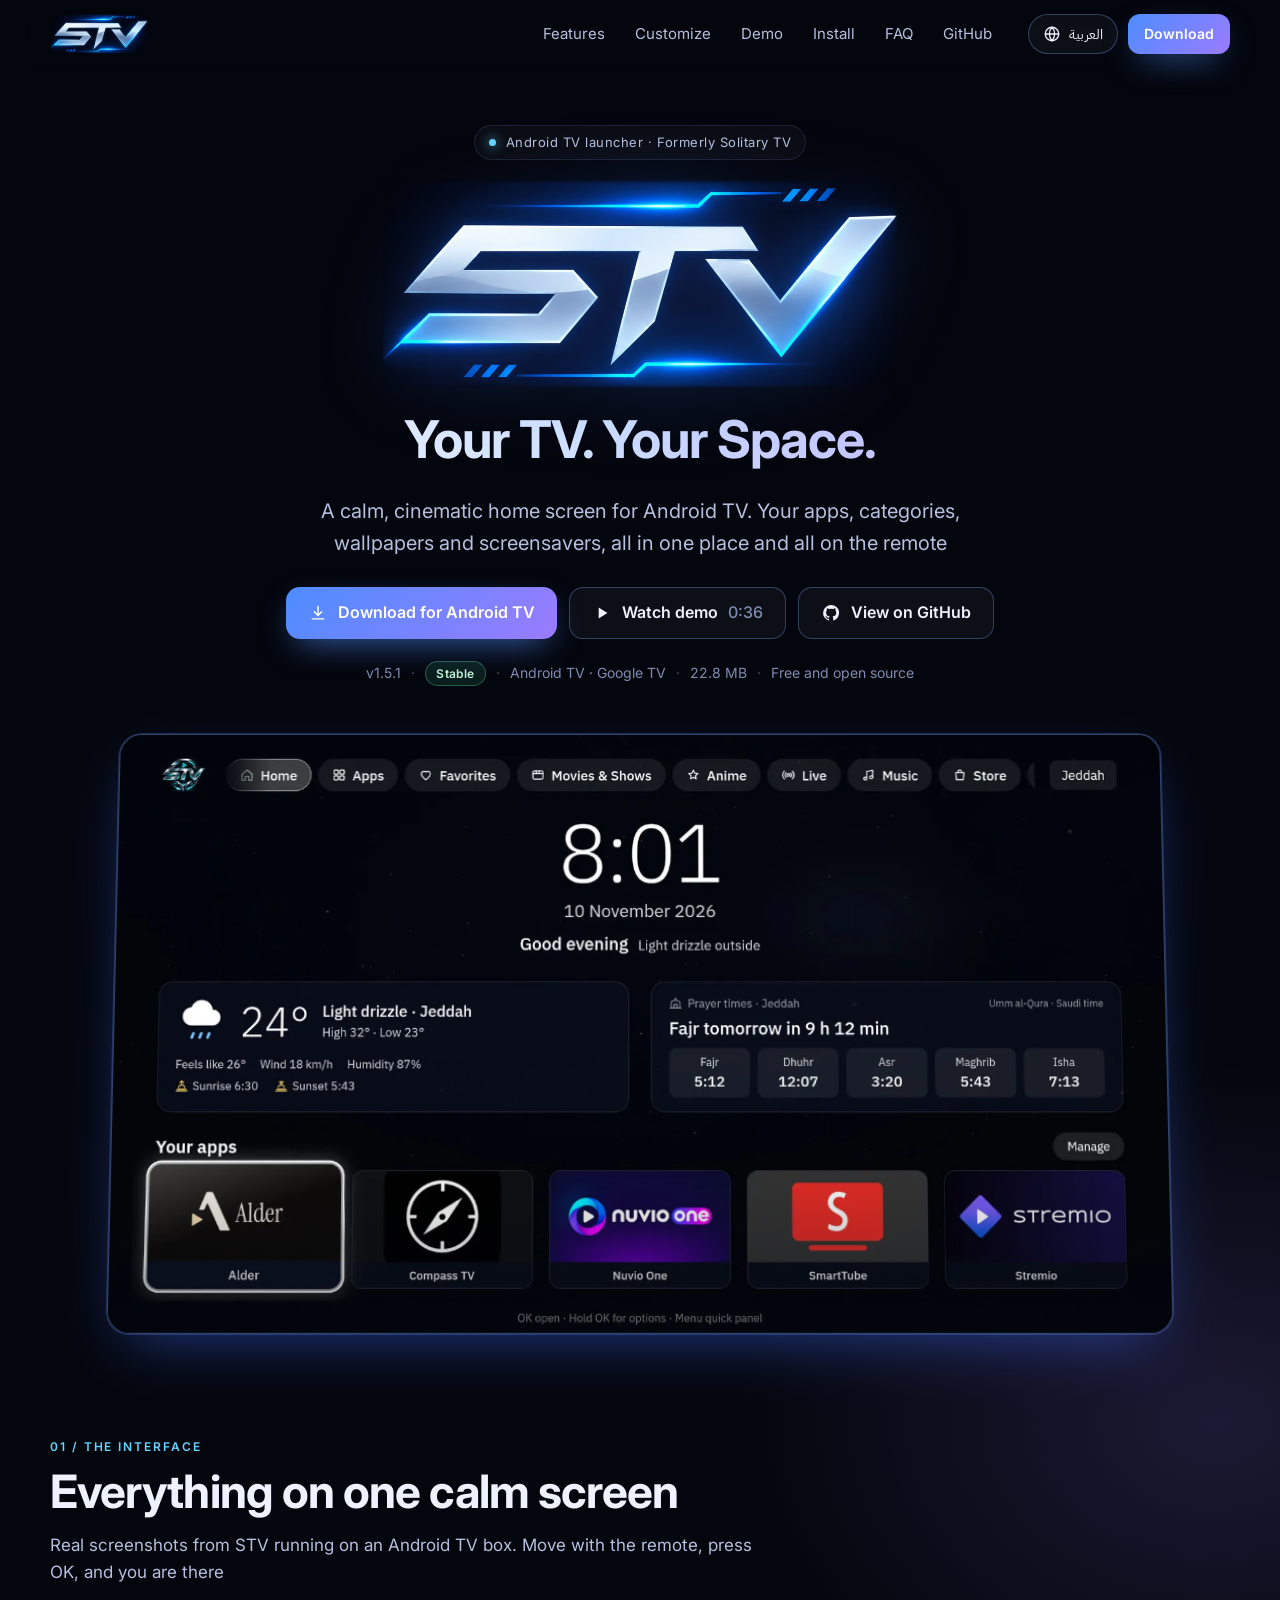
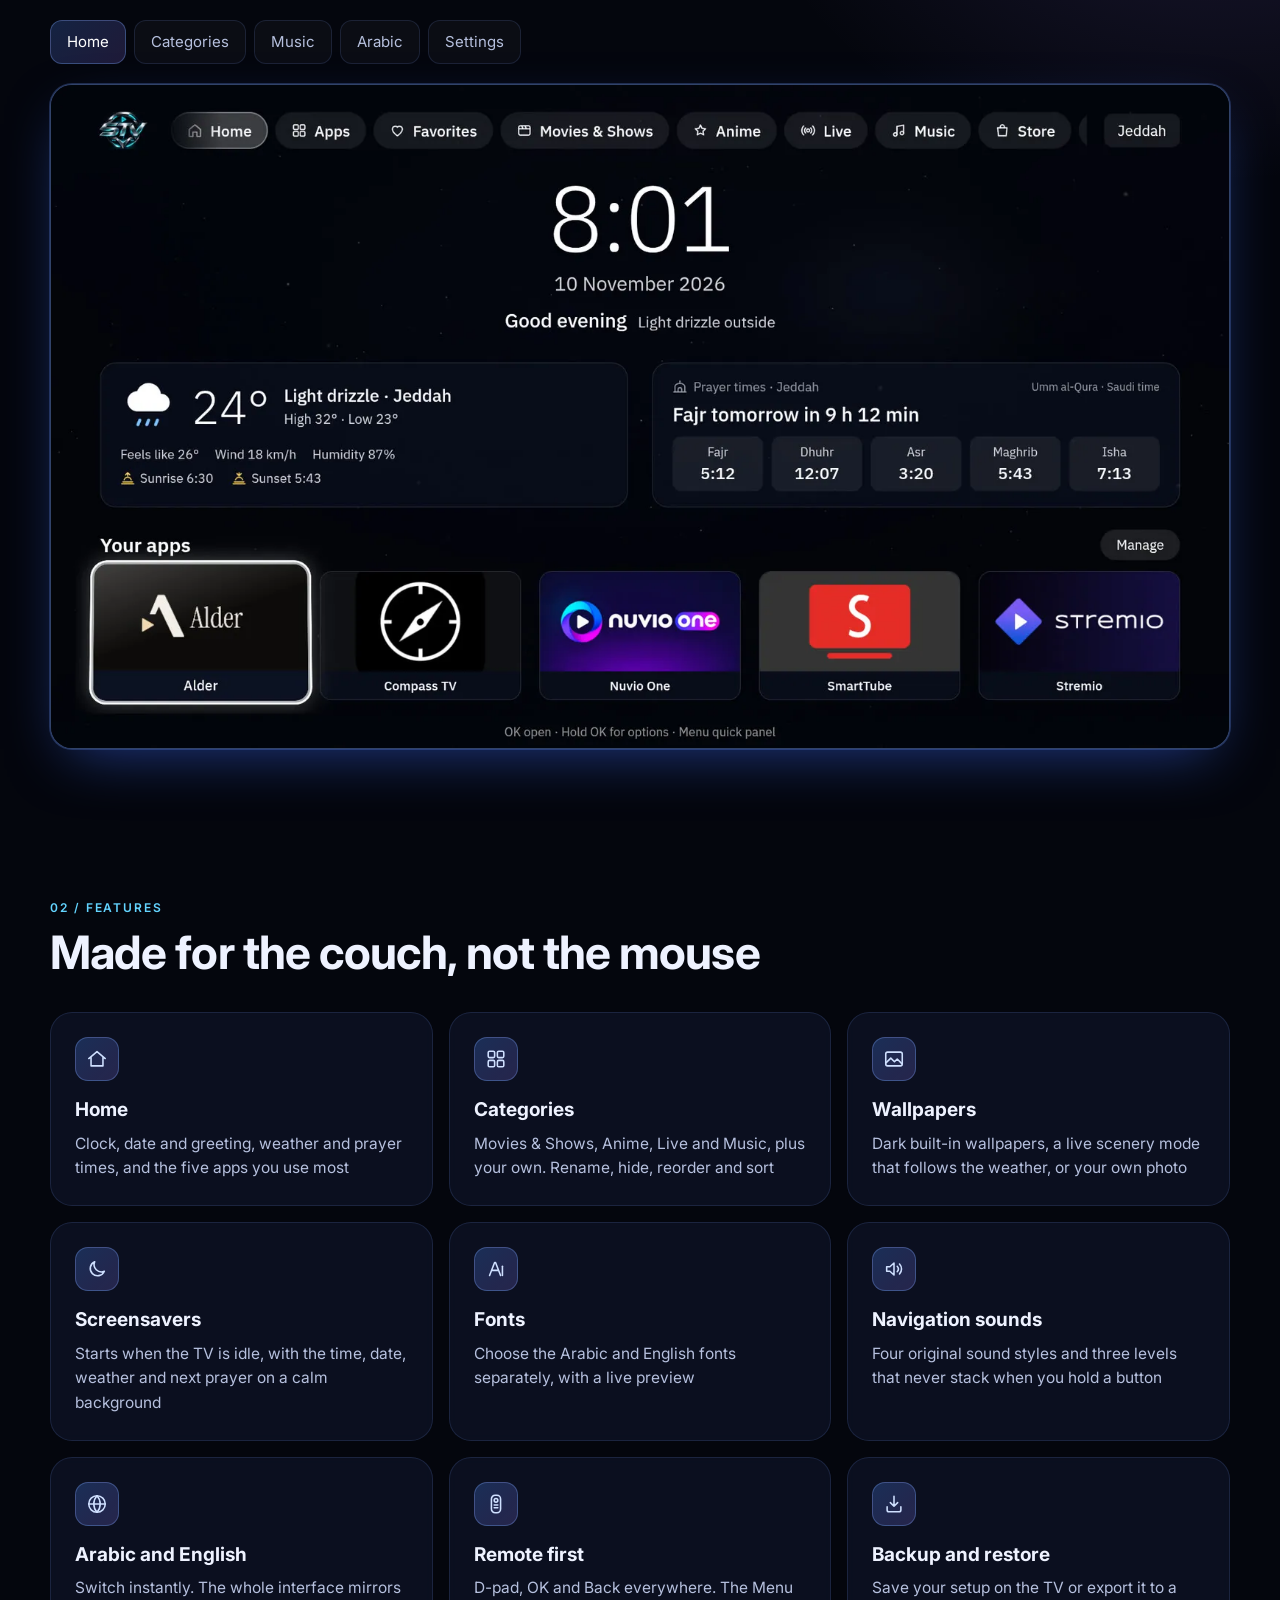
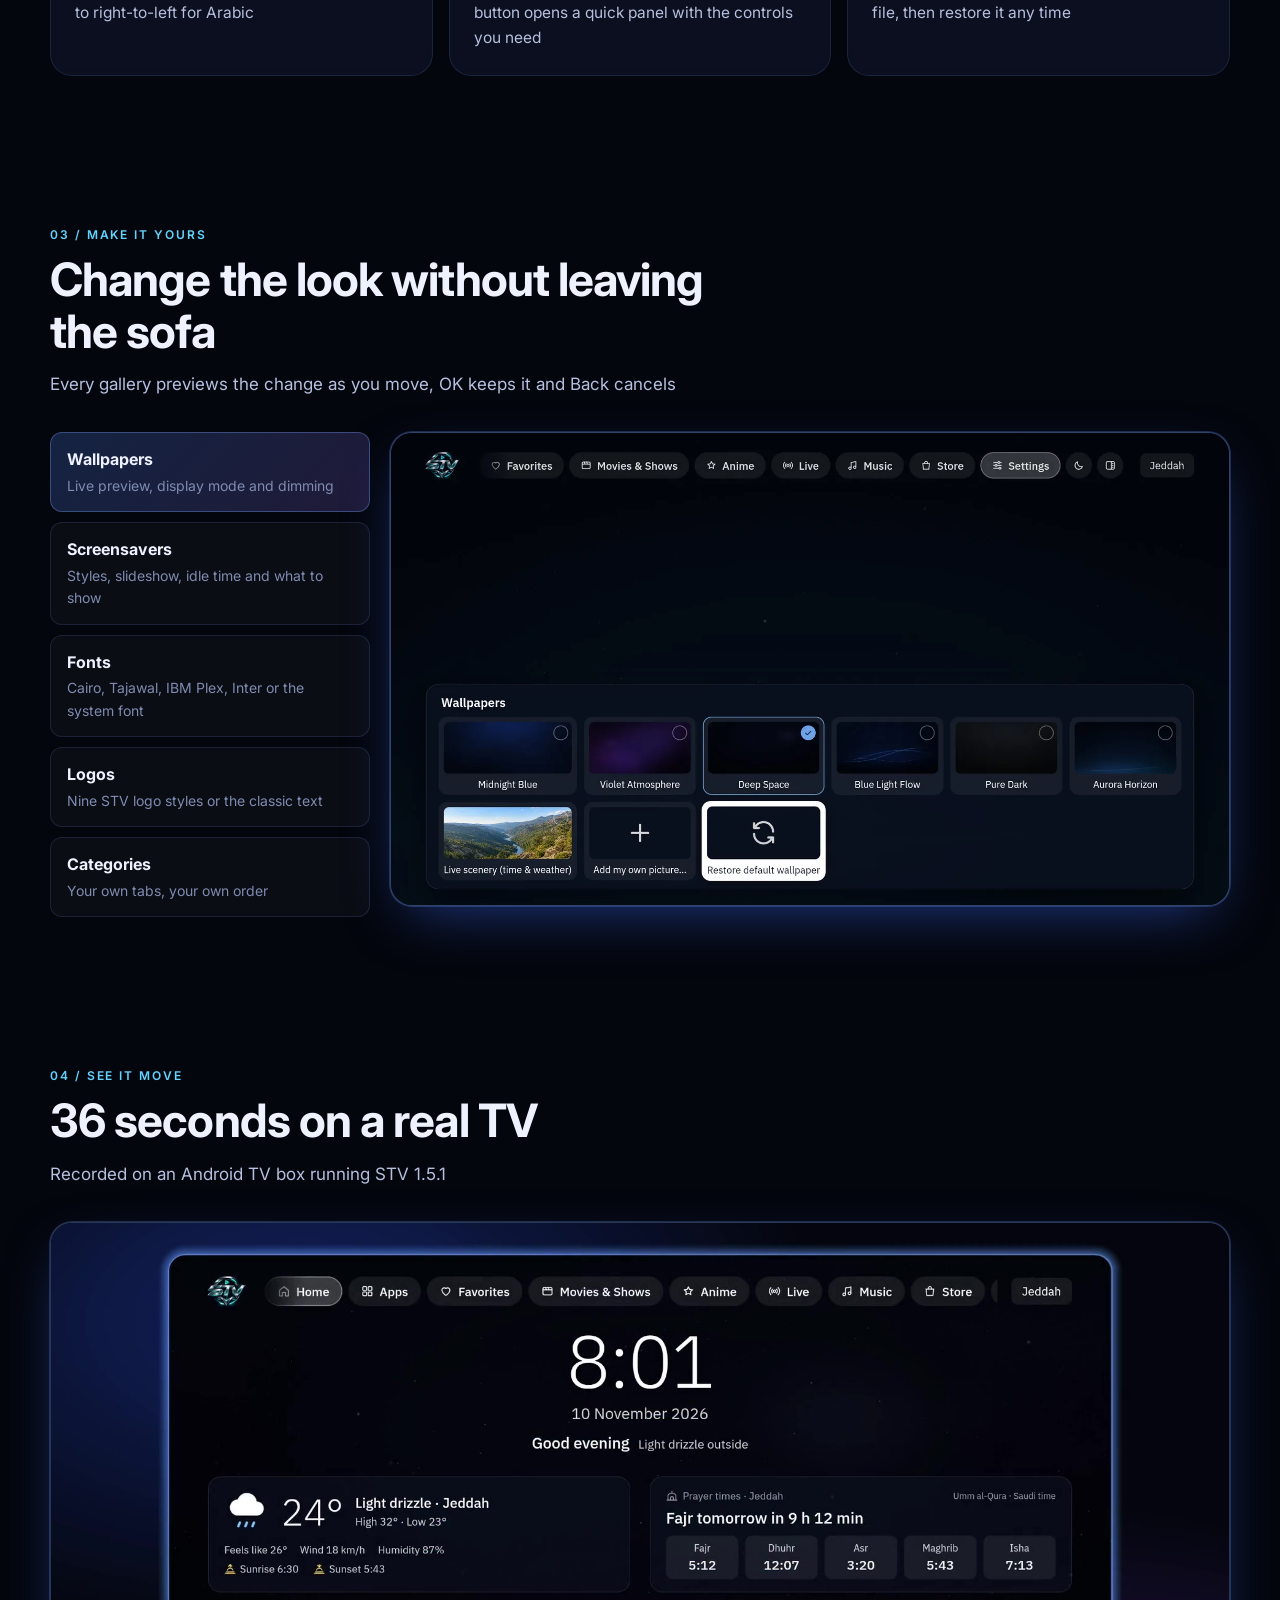
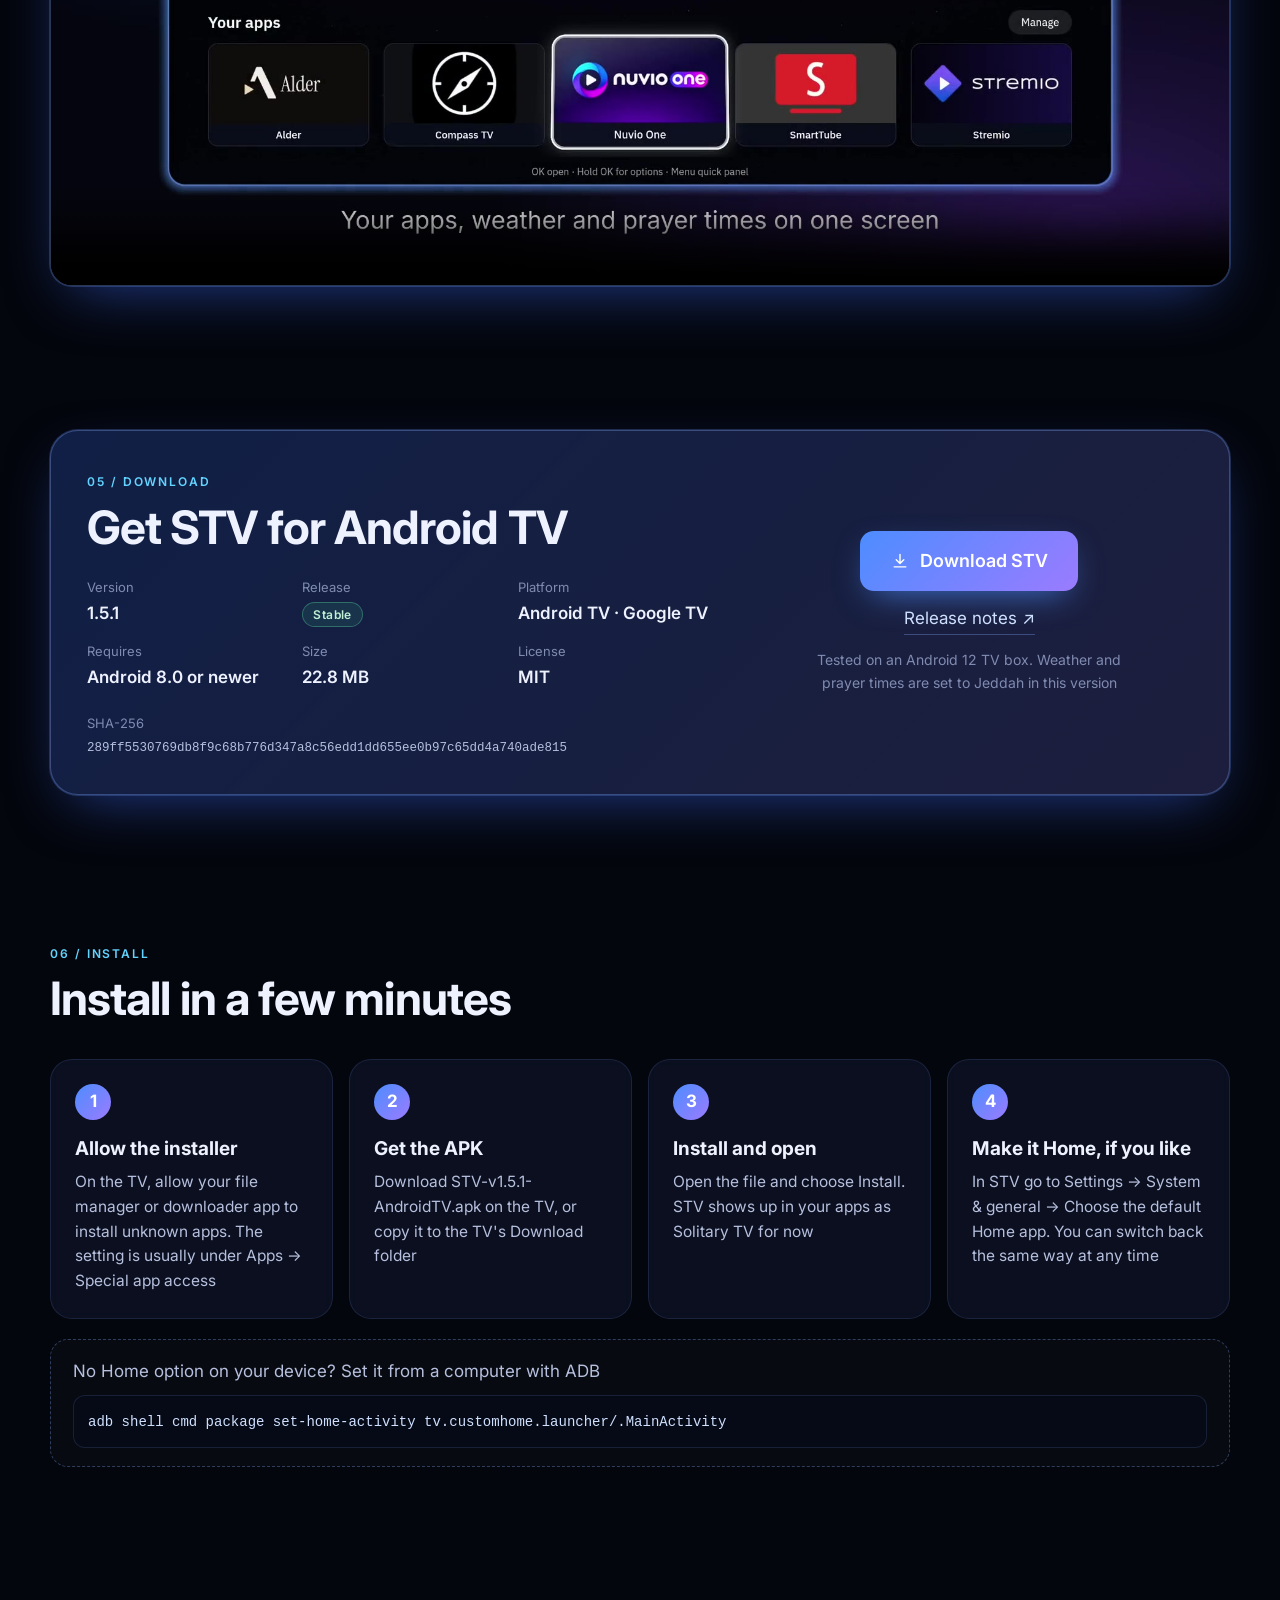
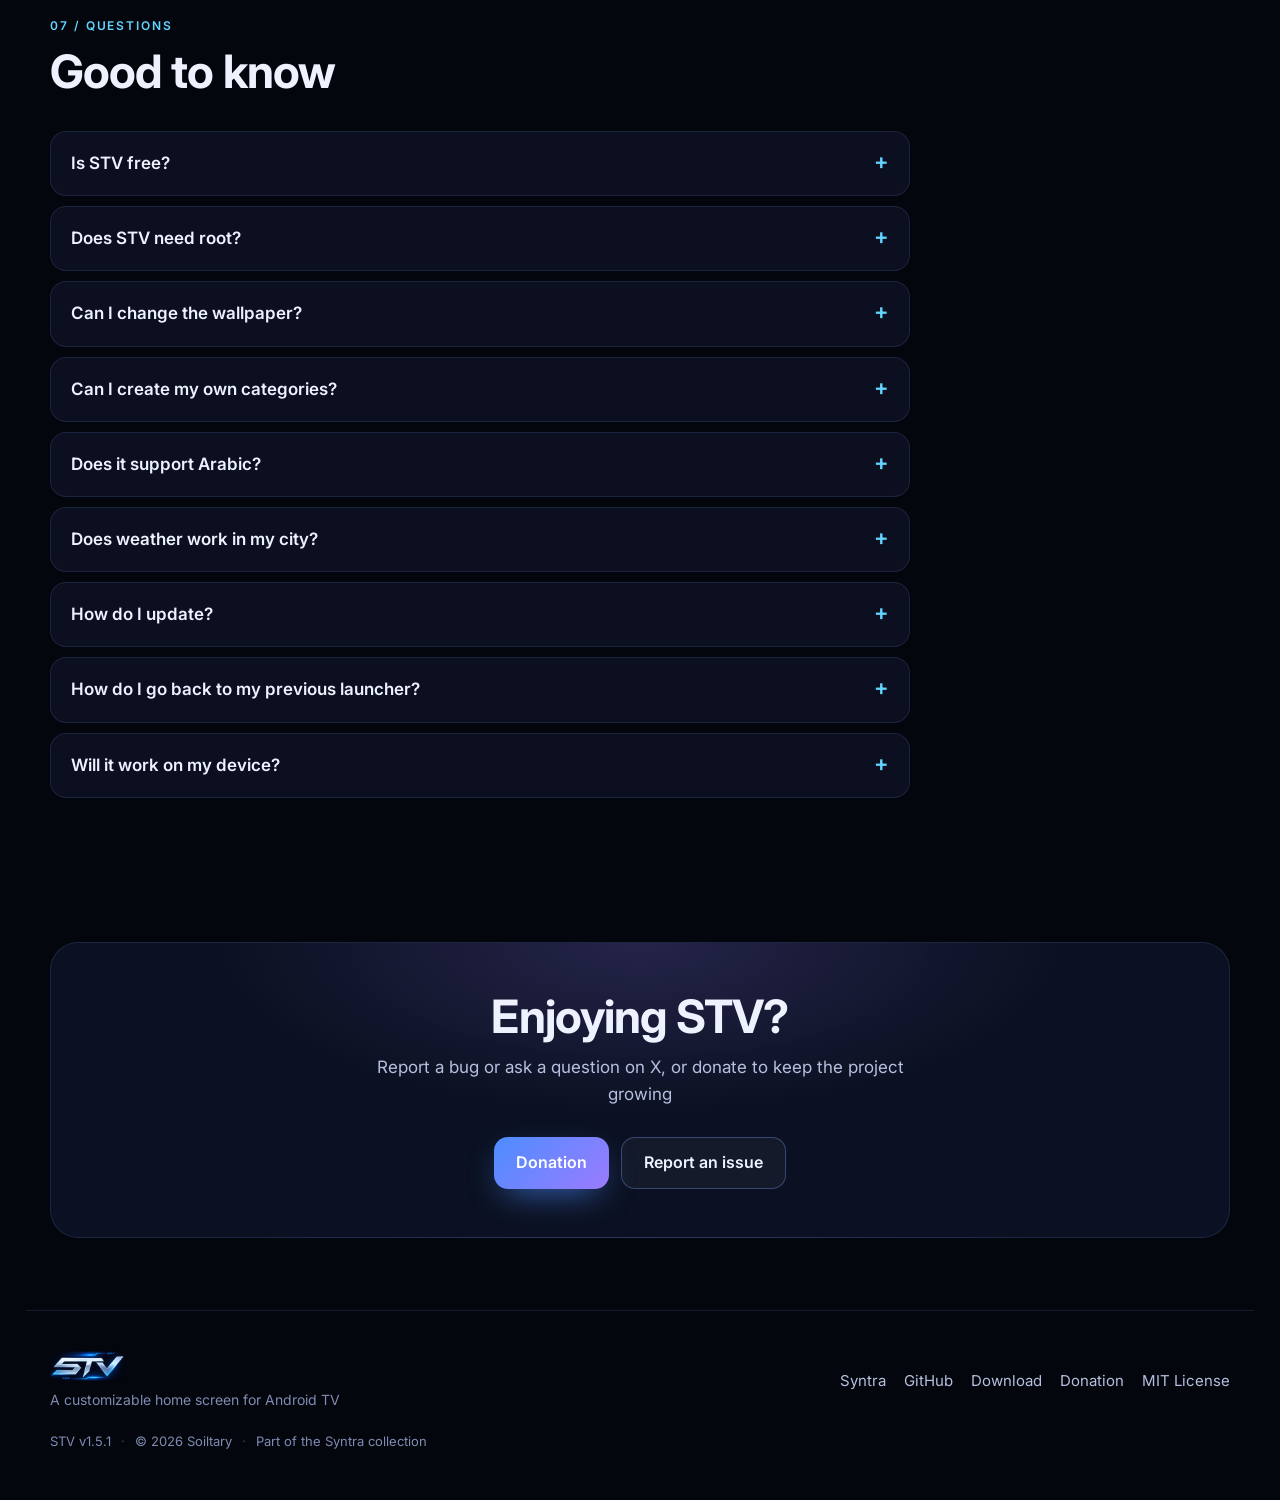
==== commit f29016dd: "Website: Donation button, report issues on X, GitHub in the top menu, no separate subtitle tracks Th" ====
--- a/website/site/index.html
+++ b/website/site/index.html
@@ -17,7 +17,7 @@
 <meta property="og:image" content="https://stv-tools.pages.dev/assets/img/og.jpg">
 <meta name="twitter:card" content="summary_large_image">
 <link rel="preload" href="assets/fonts/Inter-VF.ttf" as="font" type="font/ttf" crossorigin>
-<link rel="stylesheet" href="style.css?v=1">
+<link rel="stylesheet" href="style.css?v=2">
 <script>
   /* pick the language before first paint so Arabic visitors never see an English flash */
   (function () {
@@ -28,7 +28,7 @@
     document.documentElement.dir = l === 'ar' ? 'rtl' : 'ltr';
   })();
 </script>
-<script src="app.js?v=1" defer></script>
+<script src="app.js?v=2" defer></script>
 </head>
 <body>
 <a class="skip" href="#main" data-i18n="skip">Skip to content</a>
@@ -41,6 +41,7 @@
     <a href="#demo" data-i18n="nav.demo">Demo</a>
     <a href="#install" data-i18n="nav.install">Install</a>
     <a href="#faq" data-i18n="nav.faq">FAQ</a>
+    <a href="https://github.com/Soiltary/STV" target="_blank" rel="noopener">GitHub</a>
   </nav>
   <div class="nav-actions">
     <button class="lang" type="button" id="langToggle" aria-label="Switch language">
@@ -149,8 +150,6 @@
     <figure class="video">
       <video id="demoVideo" controls playsinline preload="none" poster="assets/video/stv-demo-poster.jpg" width="1920" height="1080">
         <source src="assets/video/stv-demo.mp4" type="video/mp4">
-        <track kind="subtitles" src="assets/video/stv-demo.en.vtt" srclang="en" label="English">
-        <track kind="subtitles" src="assets/video/stv-demo.ar.vtt" srclang="ar" label="العربية">
         <a href="assets/video/stv-demo.mp4" data-i18n="demo.fallback">Download the video</a>
       </video>
     </figure>
@@ -223,10 +222,10 @@
   <section class="section support" id="support" aria-labelledby="supportTitle">
     <div class="support-card">
       <h2 id="supportTitle" data-i18n="sup.title">Enjoying STV?</h2>
-      <p data-i18n="sup.text">Report a bug or ask a question on GitHub, or support the project to keep it growing</p>
+      <p data-i18n="sup.text">Report a bug or ask a question on X, or donate to keep the project growing</p>
       <div class="actions">
-        <a class="btn btn-primary" href="https://tip.dokan.sa/solitary" target="_blank" rel="noopener" data-i18n="sup.support">Support</a>
-        <a class="btn btn-ghost" href="https://github.com/Soiltary/STV/issues" target="_blank" rel="noopener" data-i18n="sup.issues">Report an issue</a>
+        <a class="btn btn-primary" href="https://tip.dokan.sa/solitary" target="_blank" rel="noopener" data-i18n="sup.support">Donation</a>
+        <a class="btn btn-ghost" href="https://x.com/Soiltary" target="_blank" rel="noopener" data-i18n="sup.issues">Report an issue</a>
       </div>
     </div>
   </section>
@@ -241,7 +240,7 @@
     <a href="https://syntra-tools.pages.dev/" target="_blank" rel="noopener">Syntra</a>
     <a href="https://github.com/Soiltary/STV" target="_blank" rel="noopener">GitHub</a>
     <a href="https://github.com/Soiltary/STV/releases/download/v1.5.1/STV-v1.5.1-AndroidTV.apk" data-i18n="foot.download">Download</a>
-    <a href="https://tip.dokan.sa/solitary" target="_blank" rel="noopener" data-i18n="foot.support">Support</a>
+    <a href="https://tip.dokan.sa/solitary" target="_blank" rel="noopener" data-i18n="foot.support">Donation</a>
     <a href="https://github.com/Soiltary/STV/blob/main/LICENSE" target="_blank" rel="noopener" data-i18n="foot.license">MIT License</a>
   </nav>
   <p class="copy"><span>STV v1.5.1</span><span class="sep">·</span><span>© 2026 Soiltary</span><span class="sep">·</span><span data-i18n="foot.part">Part of the Syntra collection</span></p>
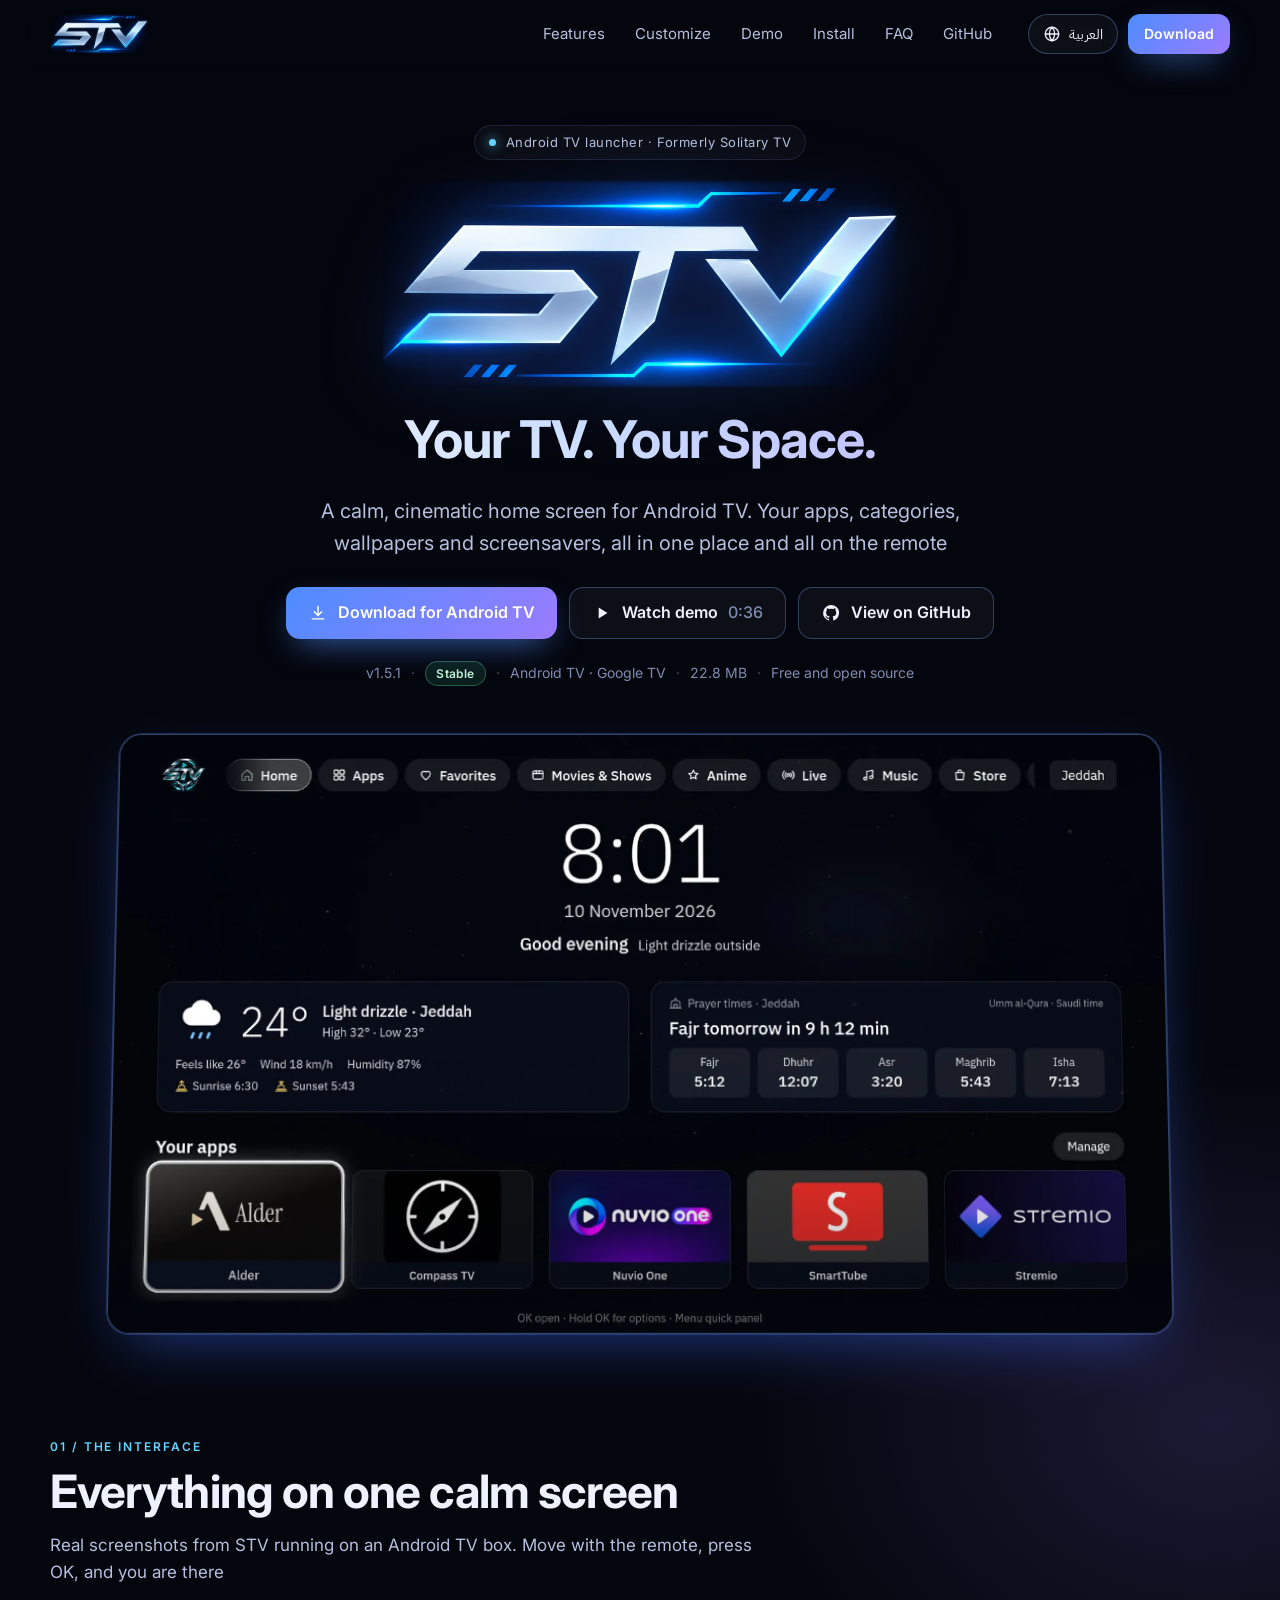
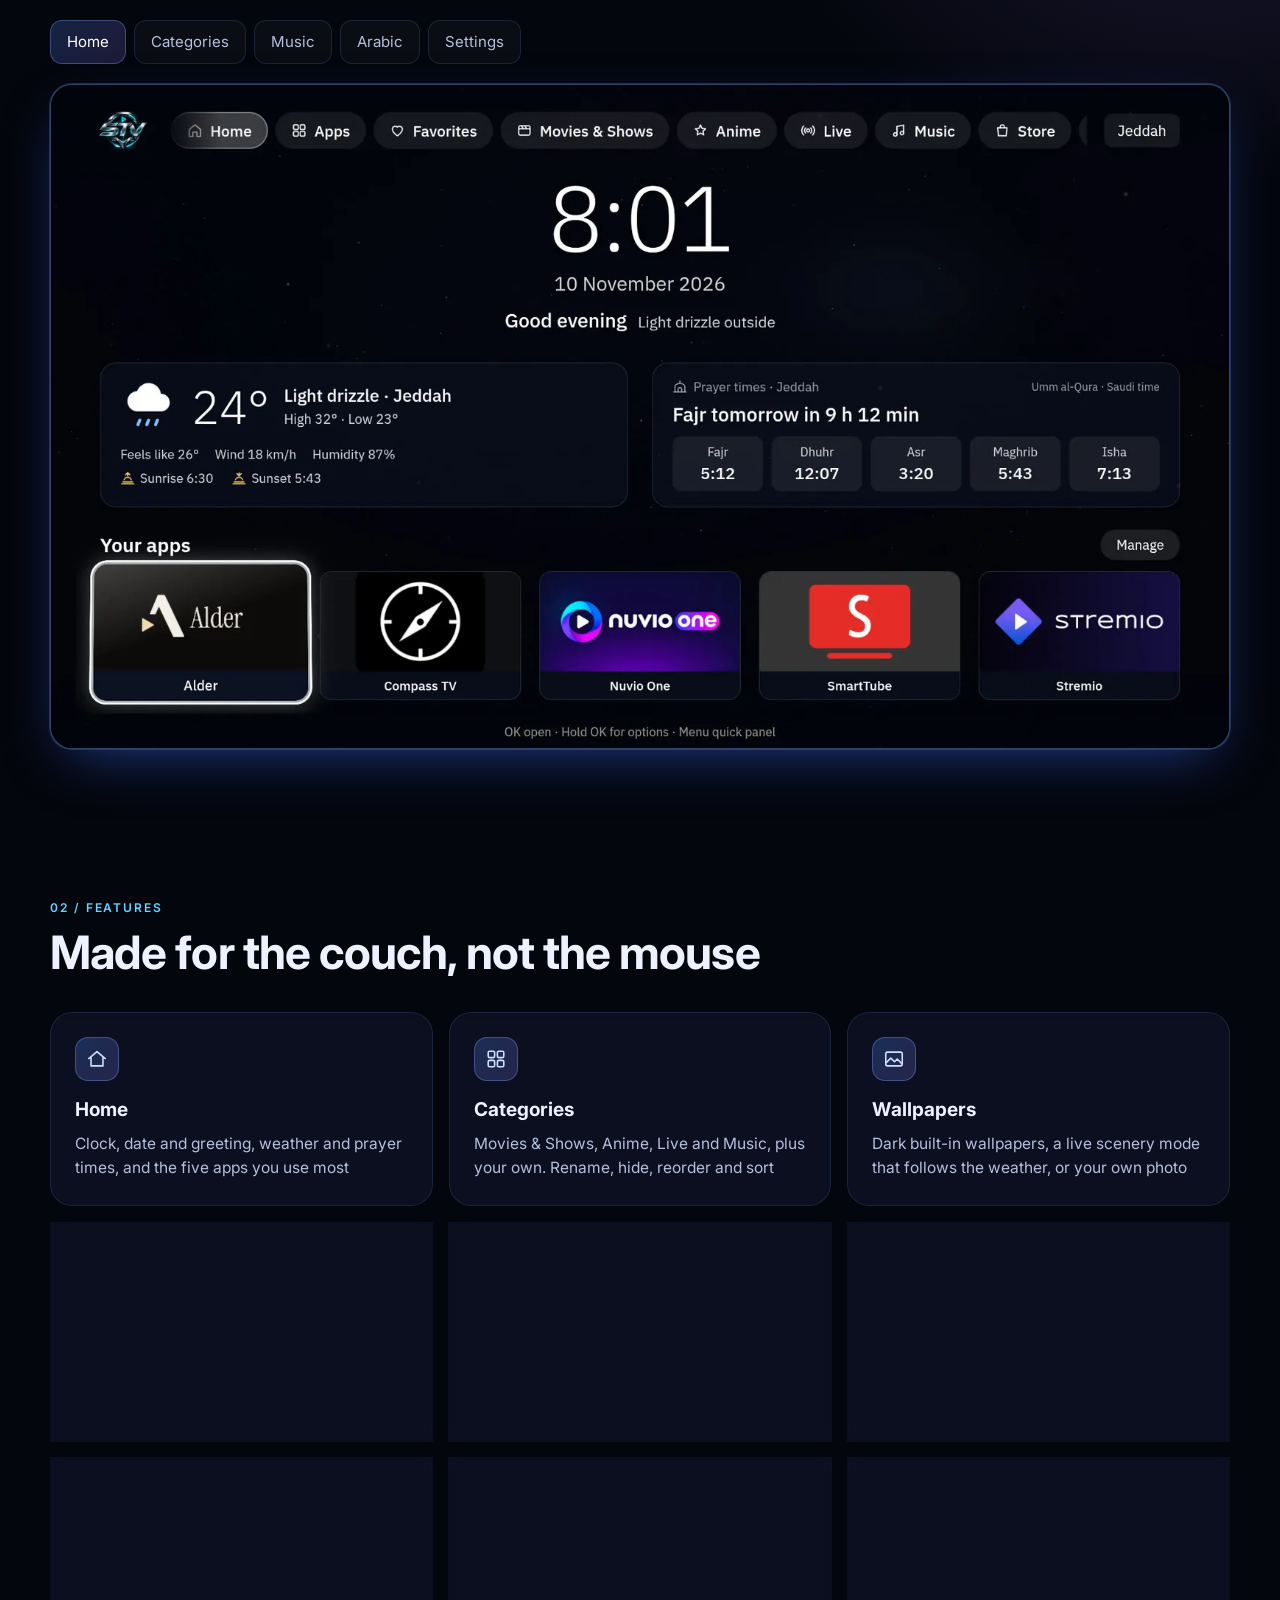
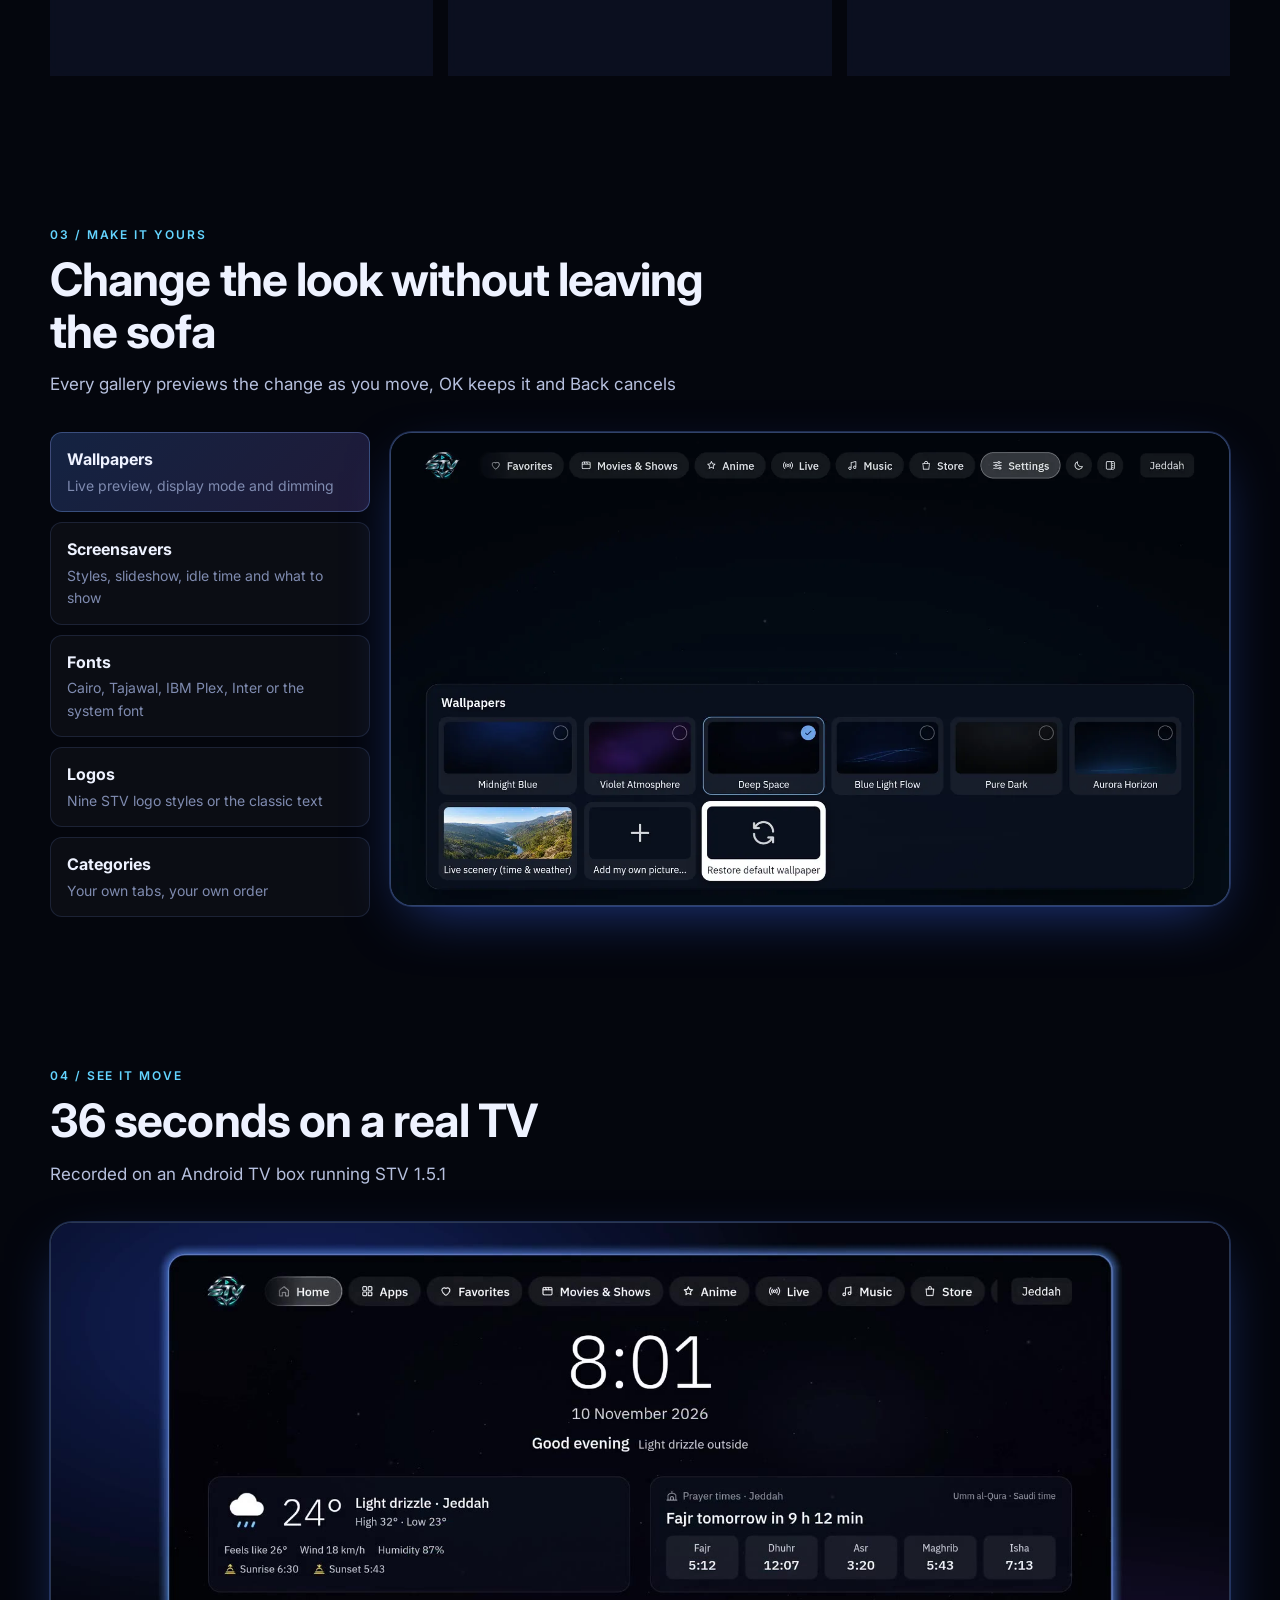
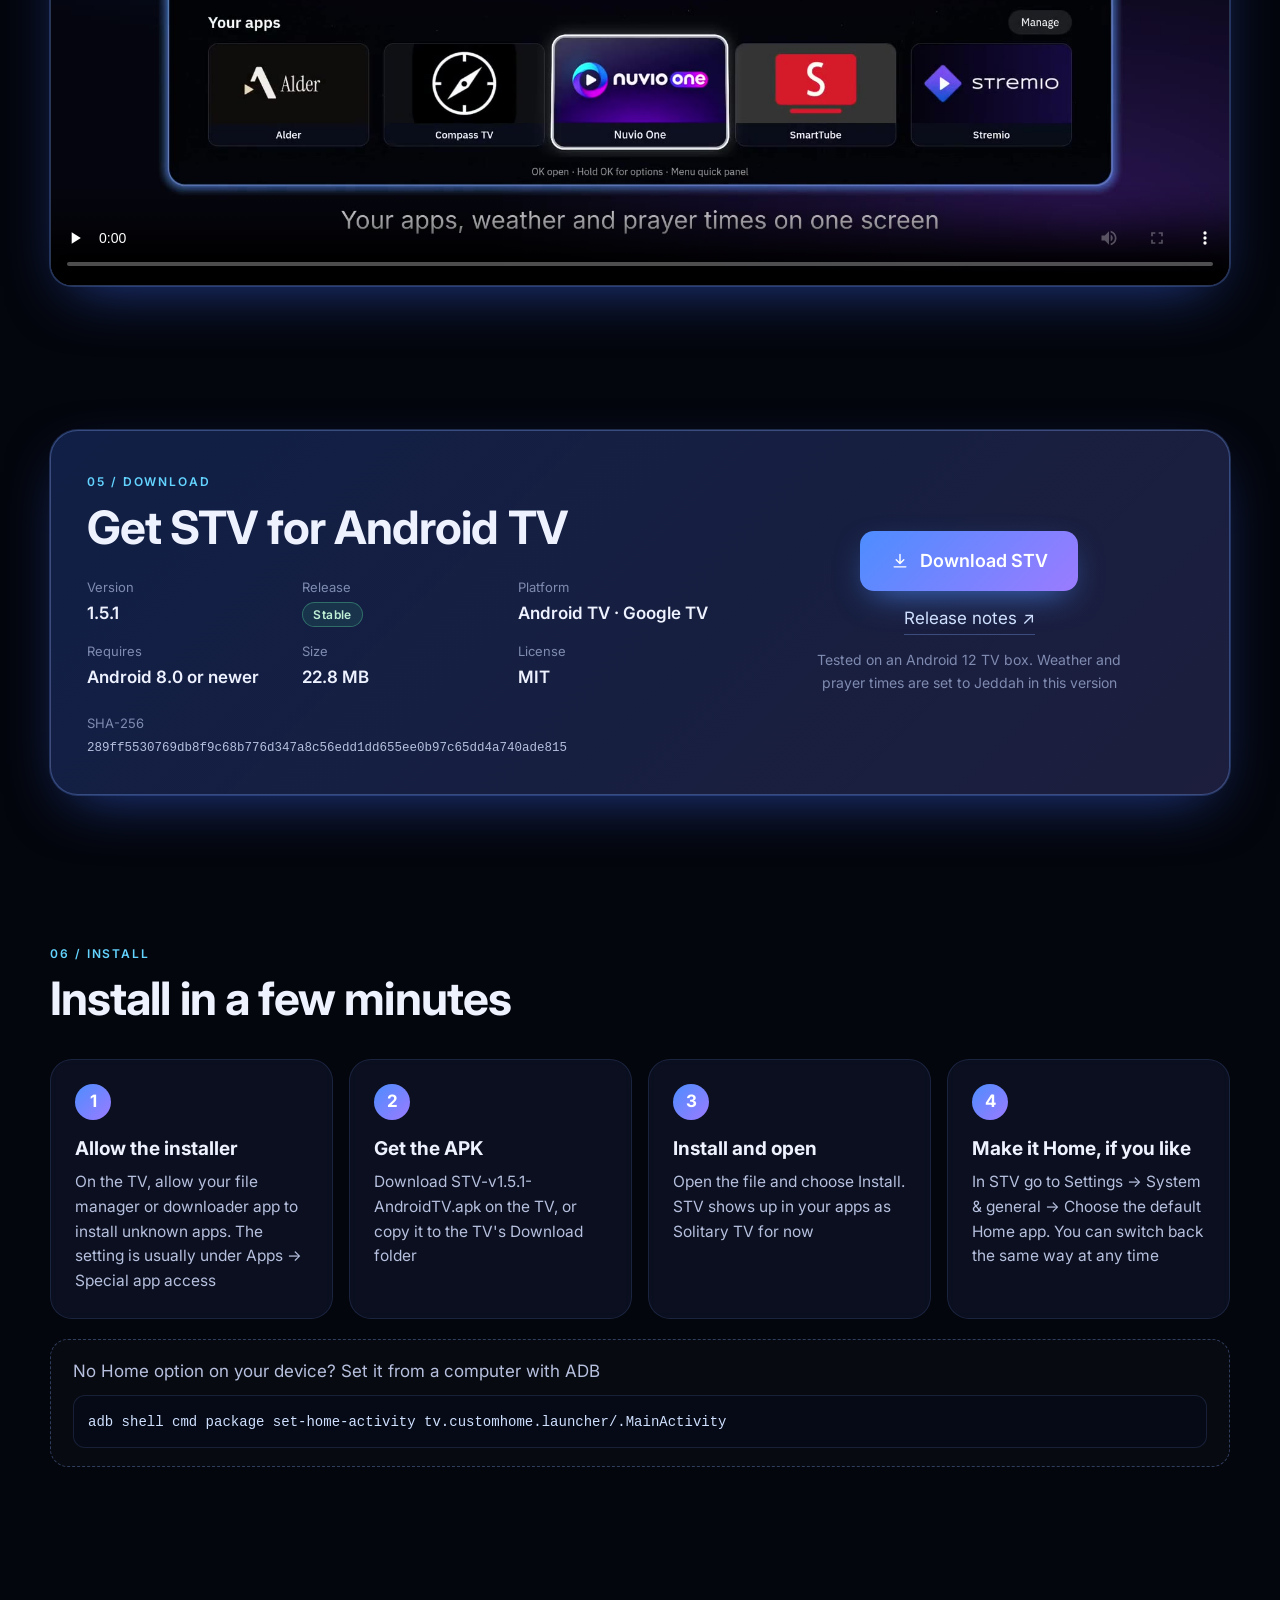
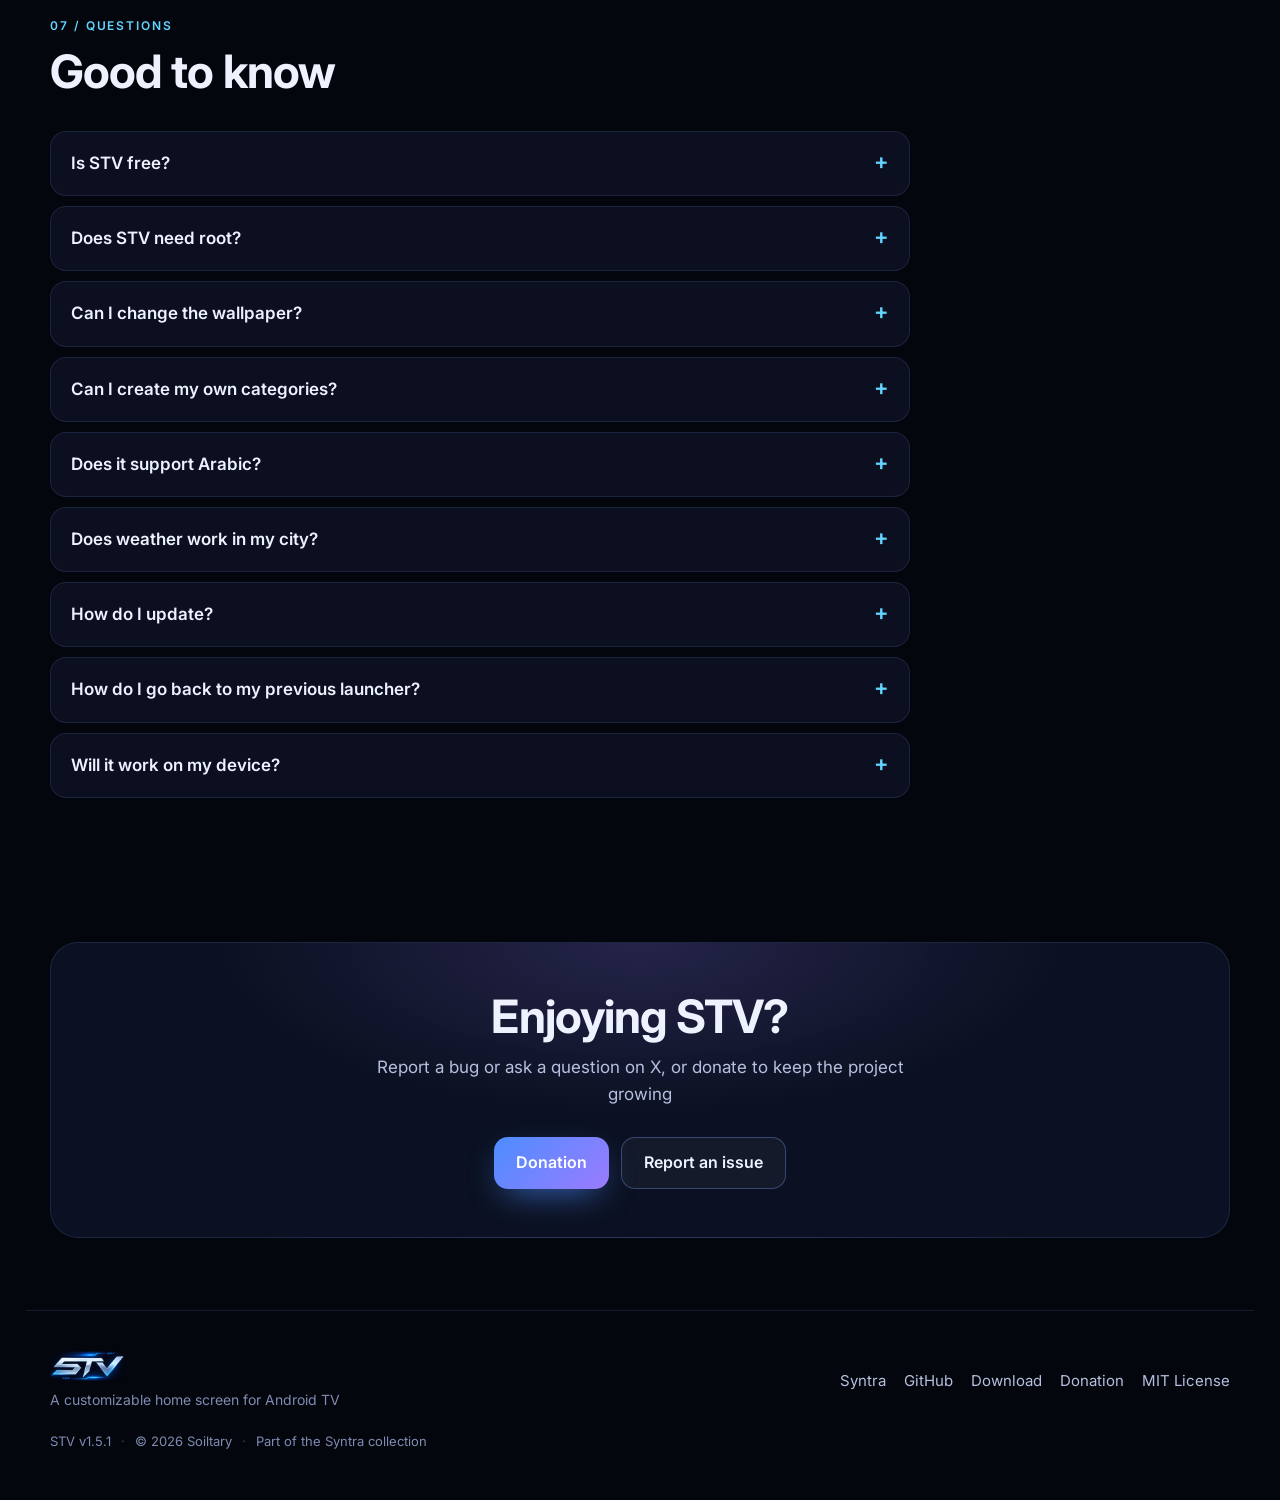
==== commit 3d9b2911: "Promo video: calmer, simpler music Only a soft three-note pad over a quiet bass, no arpeggio or nois" ====
--- a/website/site/index.html
+++ b/website/site/index.html
@@ -149,8 +149,8 @@
     </div>
     <figure class="video">
       <video id="demoVideo" controls playsinline preload="none" poster="assets/video/stv-demo-poster.jpg" width="1920" height="1080">
-        <source src="assets/video/stv-demo.mp4" type="video/mp4">
-        <a href="assets/video/stv-demo.mp4" data-i18n="demo.fallback">Download the video</a>
+        <source src="assets/video/stv-demo-v2.mp4" type="video/mp4">
+        <a href="assets/video/stv-demo-v2.mp4" data-i18n="demo.fallback">Download the video</a>
       </video>
     </figure>
   </section>
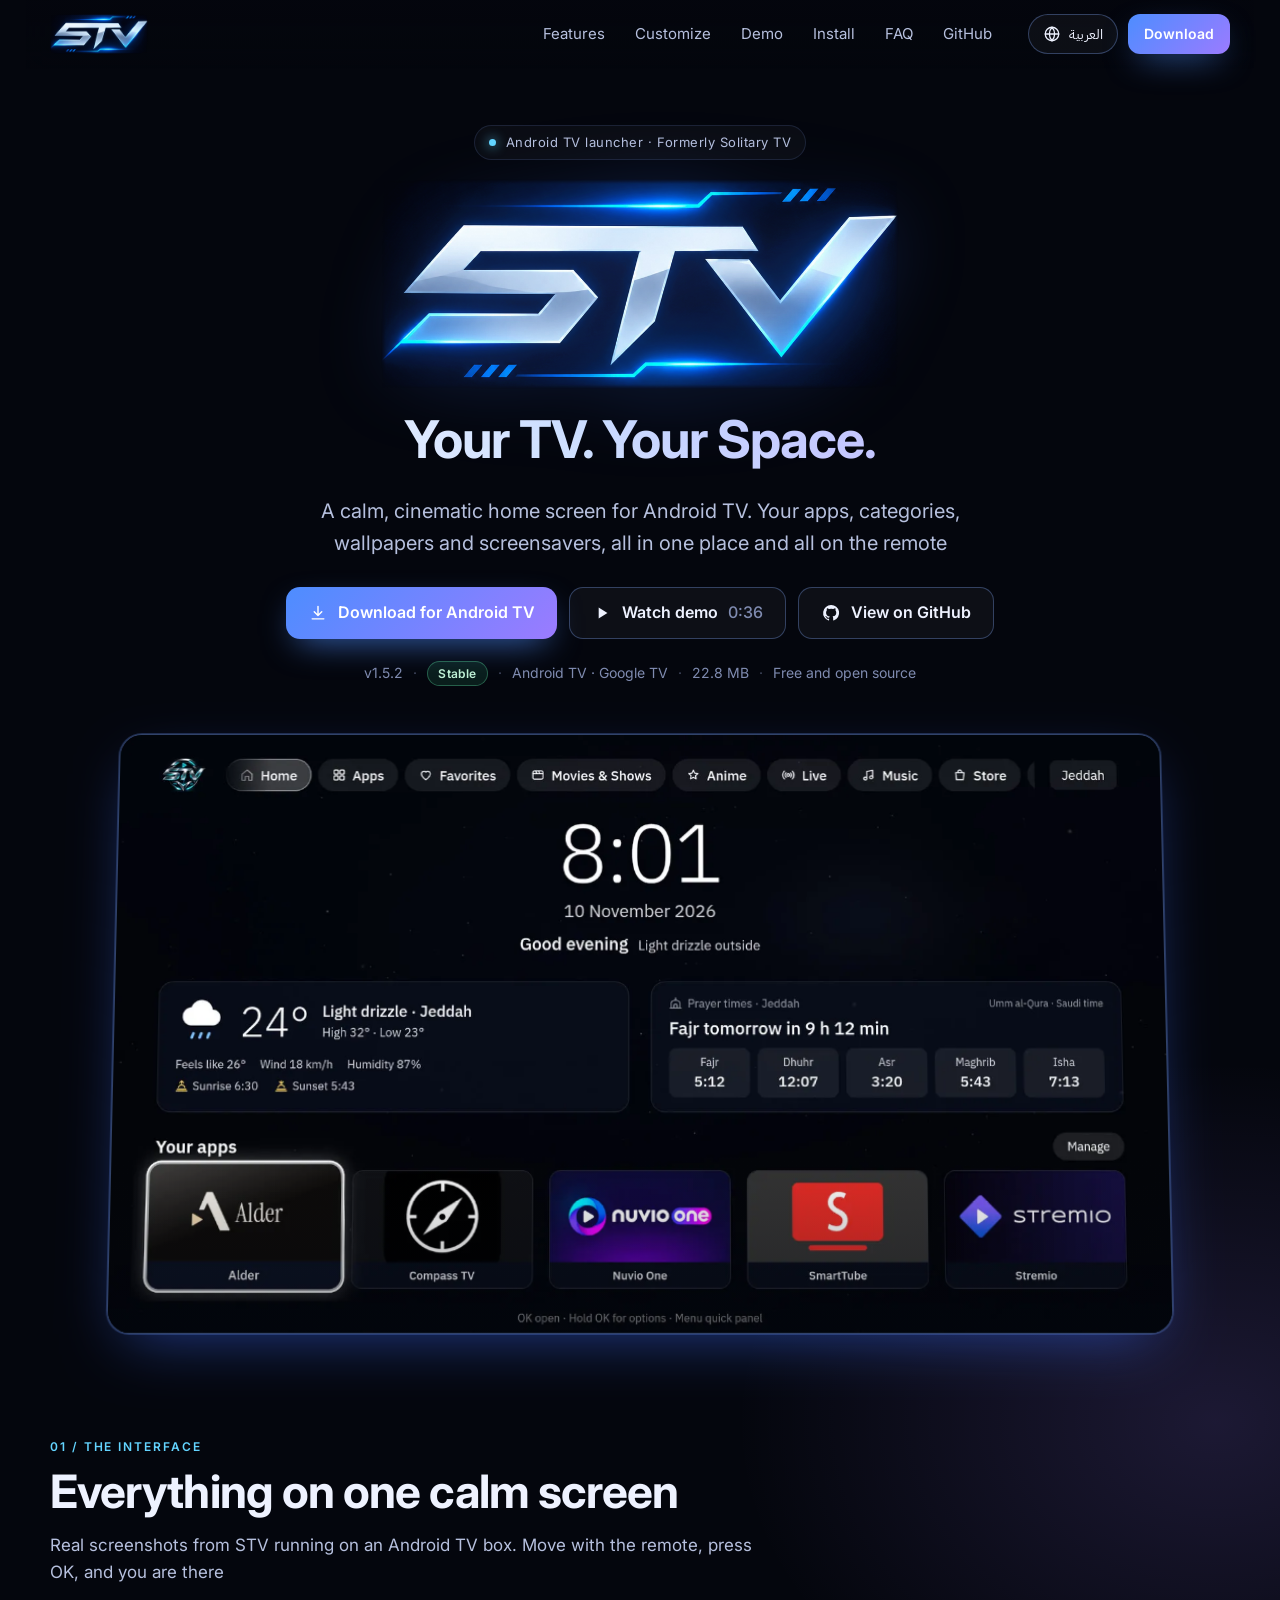
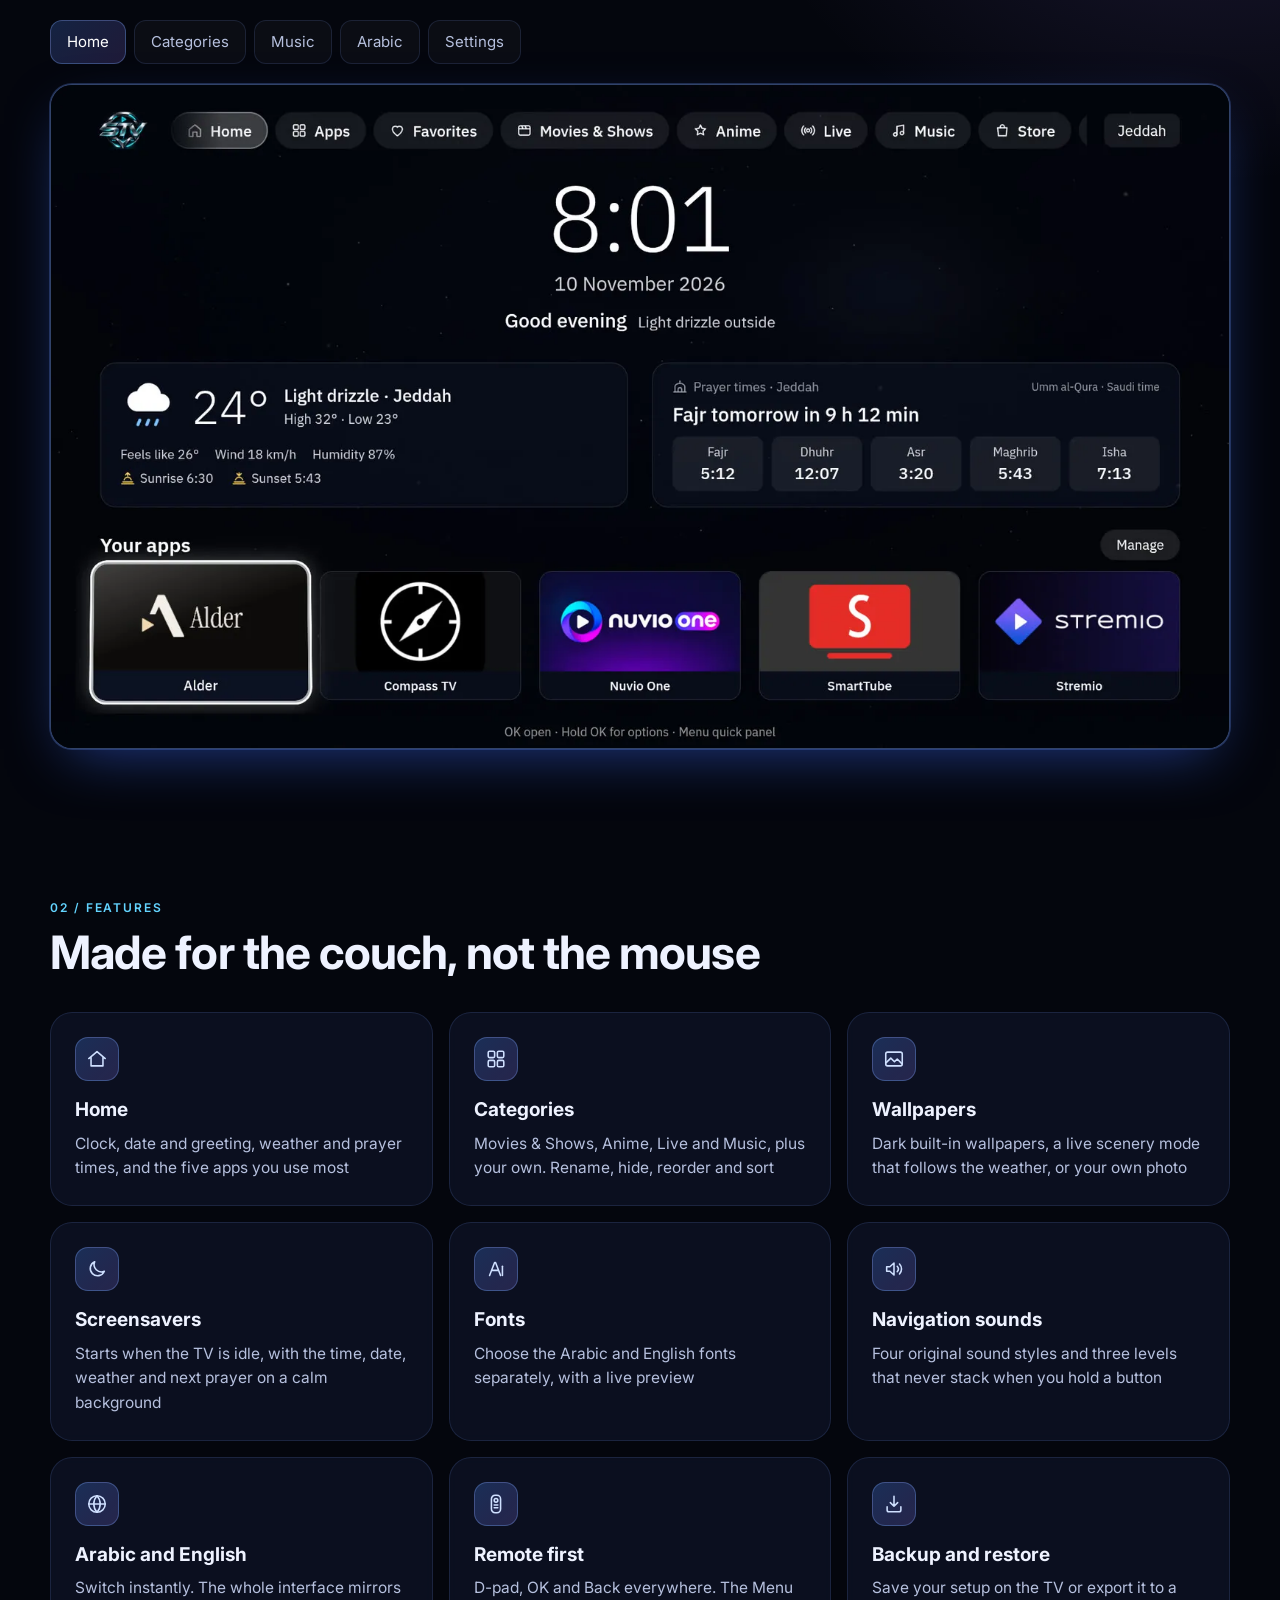
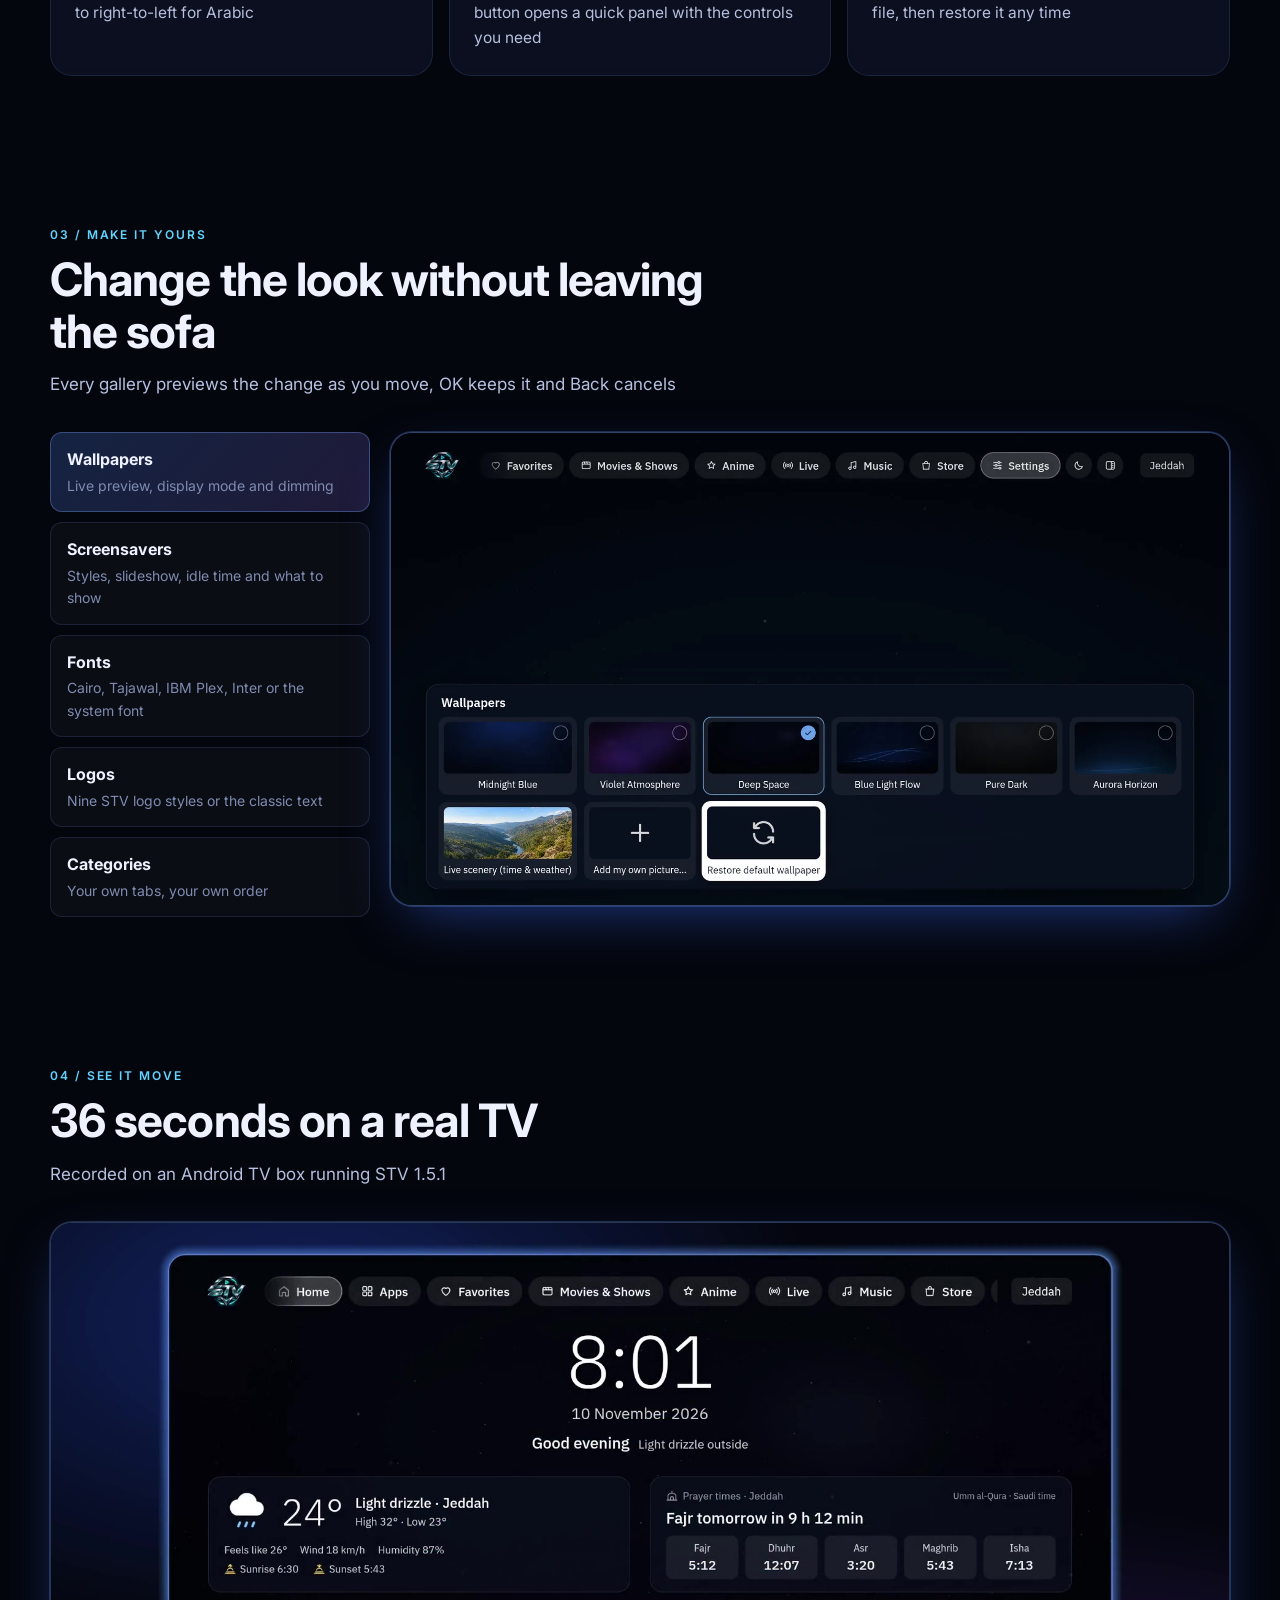
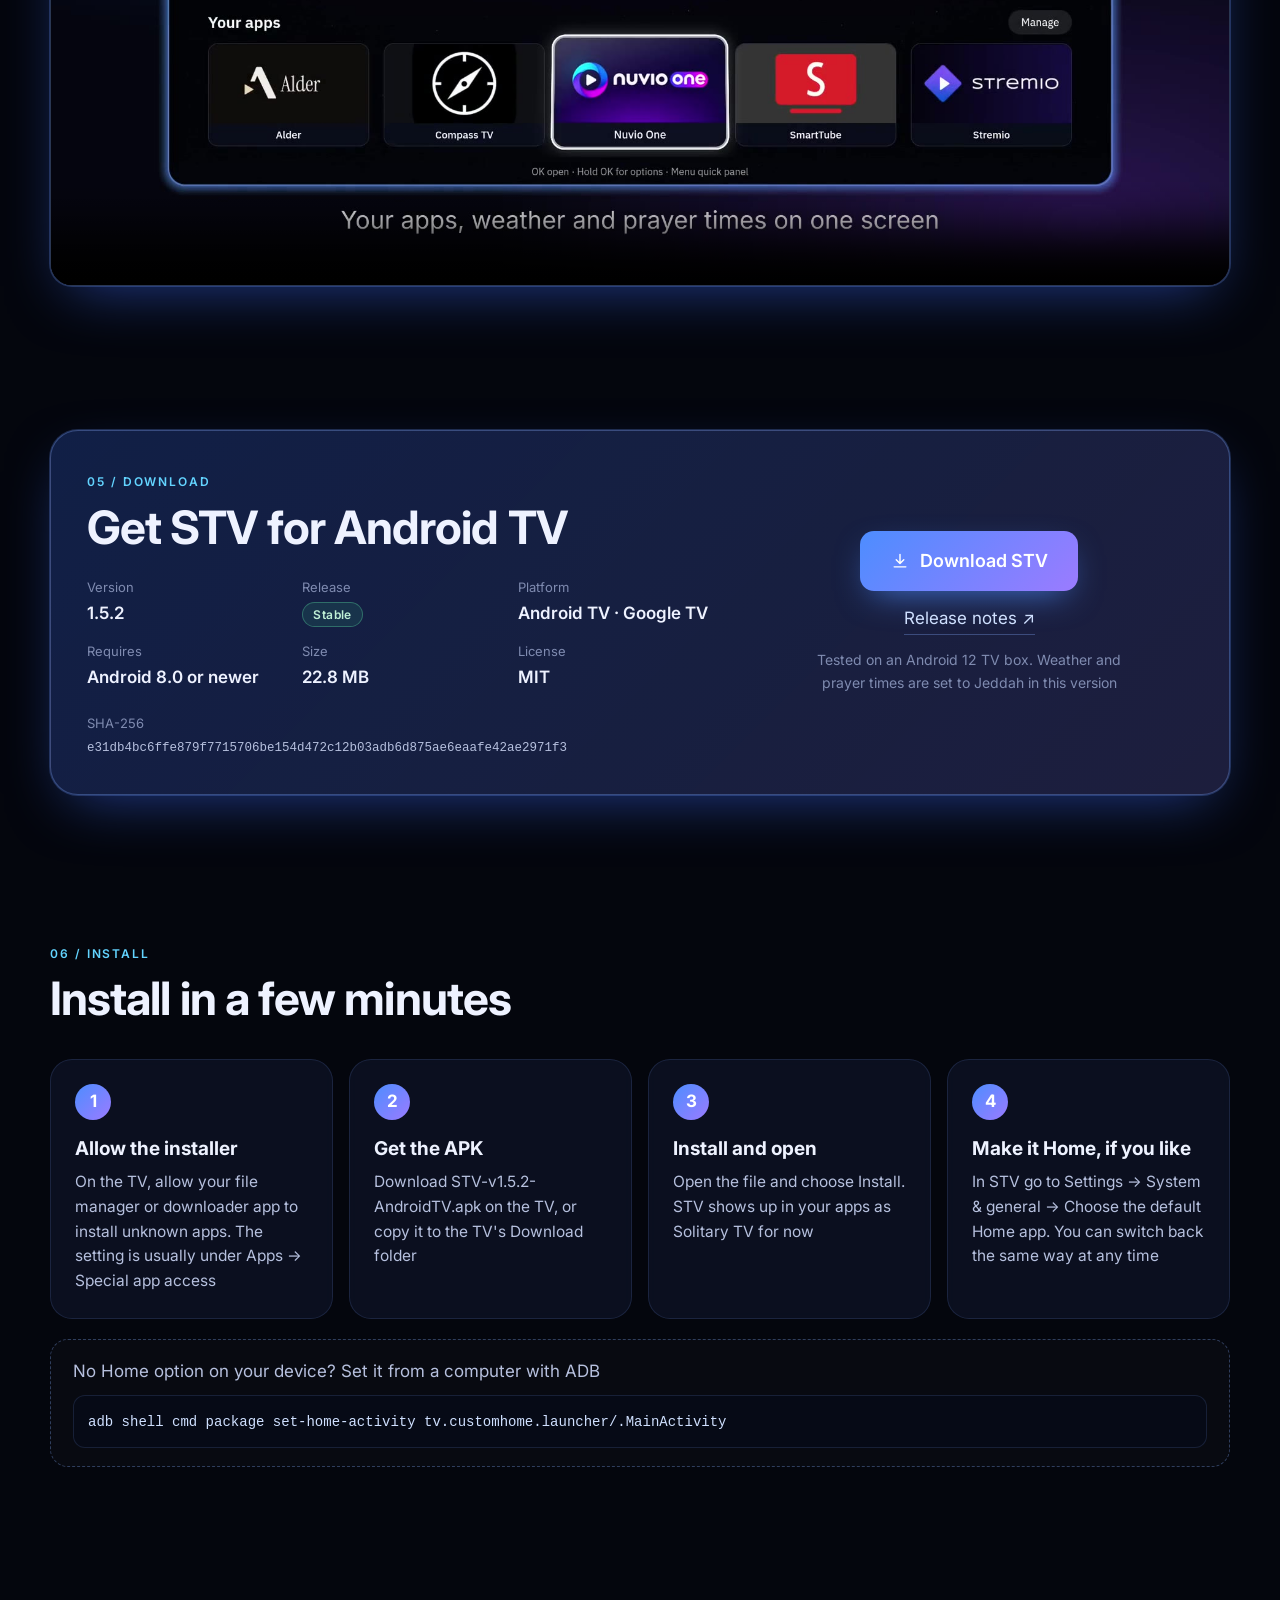
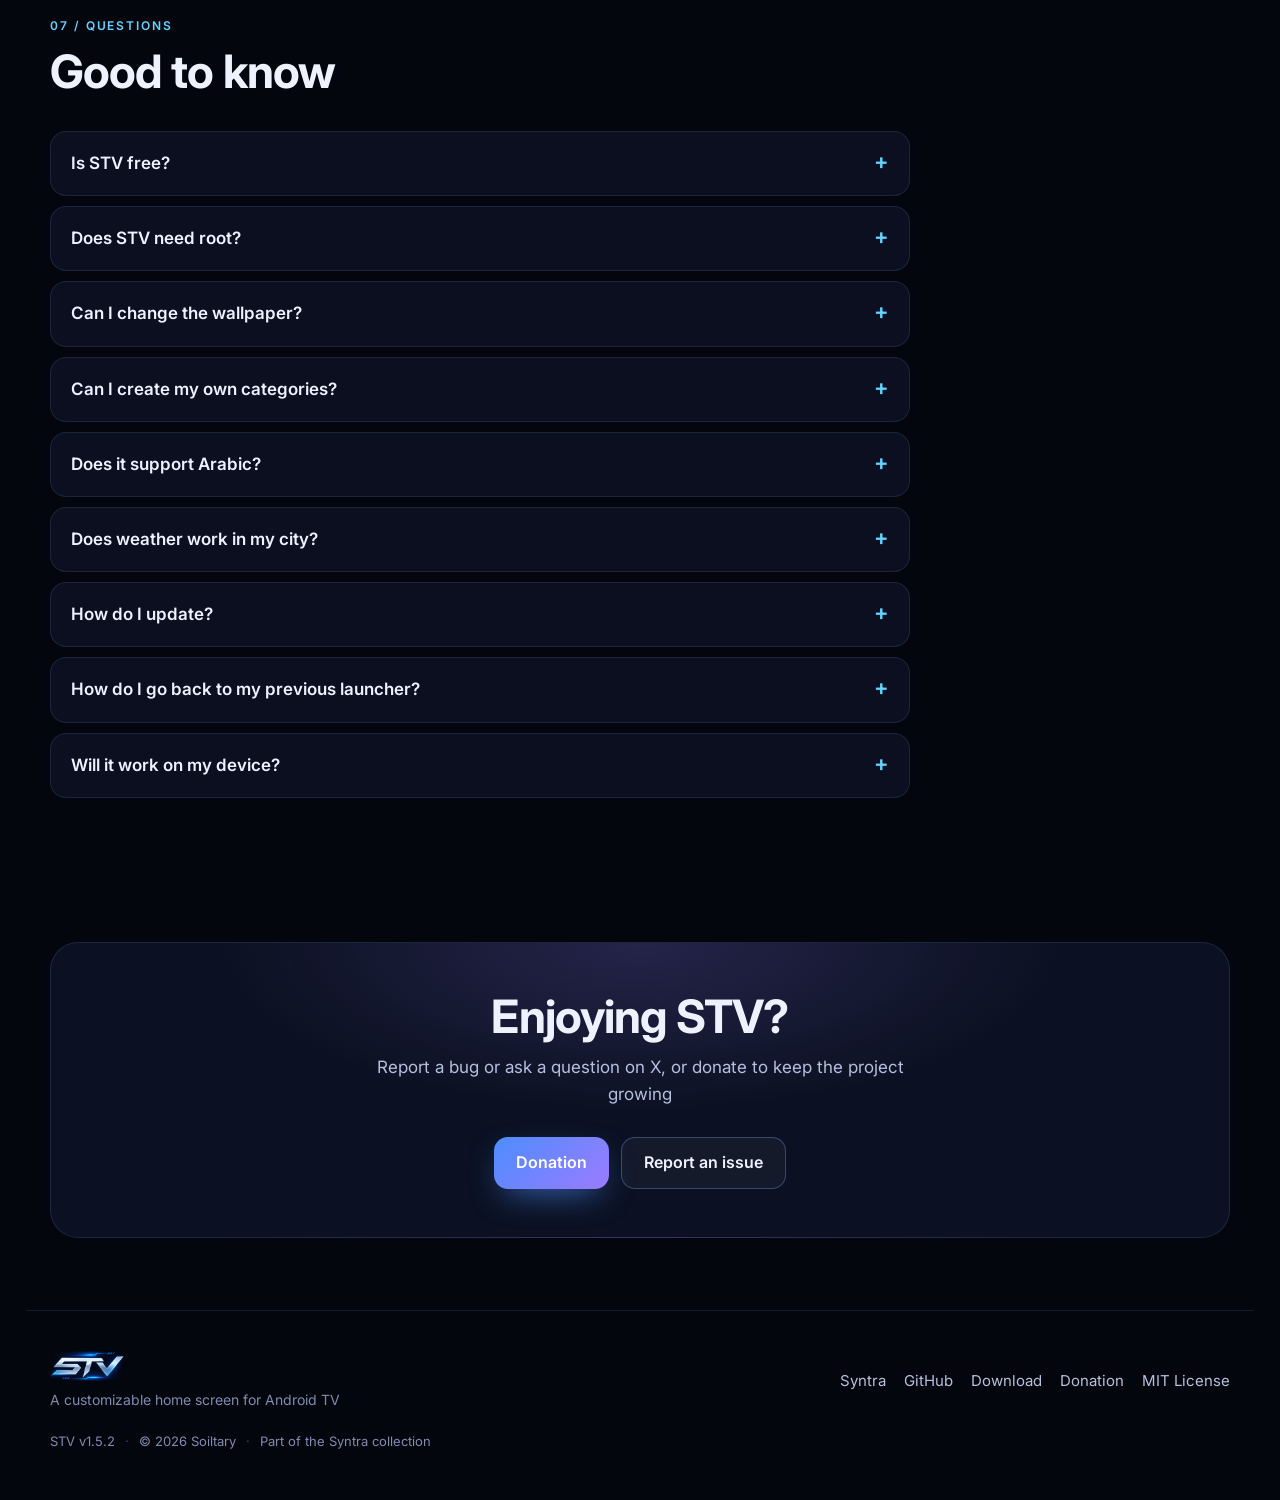
==== commit ec9ed48a: "Website: STV 1.5.2 download, version and checksum" ====
--- a/website/site/index.html
+++ b/website/site/index.html
@@ -17,7 +17,7 @@
 <meta property="og:image" content="https://stv-tools.pages.dev/assets/img/og.jpg">
 <meta name="twitter:card" content="summary_large_image">
 <link rel="preload" href="assets/fonts/Inter-VF.ttf" as="font" type="font/ttf" crossorigin>
-<link rel="stylesheet" href="style.css?v=2">
+<link rel="stylesheet" href="style.css?v=3">
 <script>
   /* pick the language before first paint so Arabic visitors never see an English flash */
   (function () {
@@ -28,7 +28,7 @@
     document.documentElement.dir = l === 'ar' ? 'rtl' : 'ltr';
   })();
 </script>
-<script src="app.js?v=2" defer></script>
+<script src="app.js?v=3" defer></script>
 </head>
 <body>
 <a class="skip" href="#main" data-i18n="skip">Skip to content</a>
@@ -48,7 +48,7 @@
       <svg viewBox="0 0 24 24" aria-hidden="true"><circle cx="12" cy="12" r="9"/><path d="M3 12h18M12 3c2.3 2.5 3.5 5.5 3.5 9s-1.2 6.5-3.5 9c-2.3-2.5-3.5-5.5-3.5-9S9.7 5.5 12 3Z"/></svg>
       <span id="langLabel" lang="ar">العربية</span>
     </button>
-    <a class="btn btn-small btn-primary" href="https://github.com/Soiltary/STV/releases/download/v1.5.1/STV-v1.5.1-AndroidTV.apk" data-i18n="nav.download">Download</a>
+    <a class="btn btn-small btn-primary" href="https://github.com/Soiltary/STV/releases/download/v1.5.2/STV-v1.5.2-AndroidTV.apk" data-i18n="nav.download">Download</a>
   </div>
 </header>
 
@@ -61,7 +61,7 @@
       <p class="tagline" data-i18n="hero.tagline">Your TV. Your Space.</p>
       <p class="lead" data-i18n="hero.lead">A calm, cinematic home screen for Android TV. Your apps, categories, wallpapers and screensavers, all in one place and all on the remote</p>
       <div class="actions">
-        <a class="btn btn-primary" href="https://github.com/Soiltary/STV/releases/download/v1.5.1/STV-v1.5.1-AndroidTV.apk">
+        <a class="btn btn-primary" href="https://github.com/Soiltary/STV/releases/download/v1.5.2/STV-v1.5.2-AndroidTV.apk">
           <svg viewBox="0 0 24 24" aria-hidden="true"><path d="M12 4v11m0 0-4.5-4.5M12 15l4.5-4.5M5 19h14"/></svg>
           <span data-i18n="hero.download">Download for Android TV</span>
         </a>
@@ -74,7 +74,7 @@
           <span data-i18n="hero.github">View on GitHub</span>
         </a>
       </div>
-      <p class="meta"><span>v1.5.1</span><span class="sep">·</span><span class="badge" data-i18n="release.stable">Stable</span><span class="sep">·</span><span>Android TV · Google TV</span><span class="sep">·</span><span>22.8 MB</span><span class="sep">·</span><span data-i18n="hero.free">Free and open source</span></p>
+      <p class="meta"><span>v1.5.2</span><span class="sep">·</span><span class="badge" data-i18n="release.stable">Stable</span><span class="sep">·</span><span>Android TV · Google TV</span><span class="sep">·</span><span>22.8 MB</span><span class="sep">·</span><span data-i18n="hero.free">Free and open source</span></p>
     </div>
     <figure class="hero-shot tv">
       <img src="assets/img/home.webp" width="1600" height="900" alt="STV home screen with clock, weather, prayer times and five apps" data-i18n-alt="alt.home" fetchpriority="high">
@@ -162,20 +162,20 @@
         <span class="label">05 / <span data-i18n="dl.label">DOWNLOAD</span></span>
         <h2 id="dlTitle" data-i18n="dl.title">Get STV for Android TV</h2>
         <dl class="facts">
-          <div><dt data-i18n="dl.version">Version</dt><dd>1.5.1</dd></div>
+          <div><dt data-i18n="dl.version">Version</dt><dd>1.5.2</dd></div>
           <div><dt data-i18n="dl.type">Release</dt><dd><span class="badge" data-i18n="release.stable">Stable</span></dd></div>
           <div><dt data-i18n="dl.platform">Platform</dt><dd>Android TV · Google TV</dd></div>
           <div><dt data-i18n="dl.req">Requires</dt><dd data-i18n="dl.reqv">Android 8.0 or newer</dd></div>
           <div><dt data-i18n="dl.size">Size</dt><dd>22.8 MB</dd></div>
           <div><dt data-i18n="dl.license">License</dt><dd>MIT</dd></div>
         </dl>
-        <p class="sha"><span>SHA-256</span><code>289ff5530769db8f9c68b776d347a8c56edd1dd655ee0b97c65dd4a740ade815</code></p>
+        <p class="sha"><span>SHA-256</span><code>e31db4bc6ffe879f7715706be154d472c12b03adb6d875ae6eaafe42ae2971f3</code></p>
       </div>
       <div class="dl-actions">
-        <a class="btn btn-primary btn-large" href="https://github.com/Soiltary/STV/releases/download/v1.5.1/STV-v1.5.1-AndroidTV.apk">
+        <a class="btn btn-primary btn-large" href="https://github.com/Soiltary/STV/releases/download/v1.5.2/STV-v1.5.2-AndroidTV.apk">
           <svg viewBox="0 0 24 24" aria-hidden="true"><path d="M12 4v11m0 0-4.5-4.5M12 15l4.5-4.5M5 19h14"/></svg><span data-i18n="dl.button">Download STV</span>
         </a>
-        <a class="text-link" href="https://github.com/Soiltary/STV/releases/tag/v1.5.1" target="_blank" rel="noopener" data-i18n="dl.notes">Release notes ↗</a>
+        <a class="text-link" href="https://github.com/Soiltary/STV/releases/tag/v1.5.2" target="_blank" rel="noopener" data-i18n="dl.notes">Release notes ↗</a>
         <p class="note" data-i18n="dl.note">Tested on an Android 12 TV box. Weather and prayer times are set to Jeddah in this version</p>
       </div>
     </div>
@@ -189,7 +189,7 @@
     </div>
     <div class="grid steps">
       <article class="card step"><span class="num">1</span><h3 data-i18n="s1.t">Allow the installer</h3><p data-i18n="s1.d">On the TV, allow your file manager or downloader app to install unknown apps. The setting is usually under Apps → Special app access</p></article>
-      <article class="card step"><span class="num">2</span><h3 data-i18n="s2.t">Get the APK</h3><p data-i18n="s2.d">Download STV-v1.5.1-AndroidTV.apk on the TV, or copy it to the TV's Download folder</p></article>
+      <article class="card step"><span class="num">2</span><h3 data-i18n="s2.t">Get the APK</h3><p data-i18n="s2.d">Download STV-v1.5.2-AndroidTV.apk on the TV, or copy it to the TV's Download folder</p></article>
       <article class="card step"><span class="num">3</span><h3 data-i18n="s3.t">Install and open</h3><p data-i18n="s3.d">Open the file and choose Install. STV shows up in your apps as Solitary TV for now</p></article>
       <article class="card step"><span class="num">4</span><h3 data-i18n="s4.t">Make it Home, if you like</h3><p data-i18n="s4.d">In STV go to Settings → System & general → Choose the default Home app. You can switch back the same way at any time</p></article>
     </div>
@@ -211,7 +211,7 @@
       <details><summary data-i18n="q3">Can I change the wallpaper?</summary><p data-i18n="a3">Yes. Pick a built-in wallpaper, the live scenery mode, or import your own picture</p></details>
       <details><summary data-i18n="q4">Can I create my own categories?</summary><p data-i18n="a4">Yes. Create, rename, hide and reorder categories, and choose which apps go in each one</p></details>
       <details><summary data-i18n="q5">Does it support Arabic?</summary><p data-i18n="a5">Yes. The whole interface is available in Arabic and English with a proper right-to-left layout and Arabic fonts</p></details>
-      <details><summary data-i18n="q6">Does weather work in my city?</summary><p data-i18n="a6">In version 1.5.1 weather and prayer times are set to Jeddah, Saudi Arabia. A city picker is not available yet; developers can change the city in the source and build their own copy</p></details>
+      <details><summary data-i18n="q6">Does weather work in my city?</summary><p data-i18n="a6">In version 1.5.2 weather and prayer times are set to Jeddah, Saudi Arabia. A city picker is not available yet; developers can change the city in the source and build their own copy</p></details>
       <details><summary data-i18n="q7">How do I update?</summary><p data-i18n="a7">Install the new APK over the current one. Your settings stay. Do not uninstall first</p></details>
       <details><summary data-i18n="q8">How do I go back to my previous launcher?</summary><p data-i18n="a8">Choose it again as the default Home app in Android settings, or uninstall STV</p></details>
       <details><summary data-i18n="q9">Will it work on my device?</summary><p data-i18n="a9">STV needs Android TV or Google TV with Android 8.0 or newer. It has been tested on one Android 12 box, so try it as a normal app before making it your Home screen</p></details>
@@ -239,11 +239,11 @@
   <nav class="foot-links" aria-label="Footer">
     <a href="https://syntra-tools.pages.dev/" target="_blank" rel="noopener">Syntra</a>
     <a href="https://github.com/Soiltary/STV" target="_blank" rel="noopener">GitHub</a>
-    <a href="https://github.com/Soiltary/STV/releases/download/v1.5.1/STV-v1.5.1-AndroidTV.apk" data-i18n="foot.download">Download</a>
+    <a href="https://github.com/Soiltary/STV/releases/download/v1.5.2/STV-v1.5.2-AndroidTV.apk" data-i18n="foot.download">Download</a>
     <a href="https://tip.dokan.sa/solitary" target="_blank" rel="noopener" data-i18n="foot.support">Donation</a>
     <a href="https://github.com/Soiltary/STV/blob/main/LICENSE" target="_blank" rel="noopener" data-i18n="foot.license">MIT License</a>
   </nav>
-  <p class="copy"><span>STV v1.5.1</span><span class="sep">·</span><span>© 2026 Soiltary</span><span class="sep">·</span><span data-i18n="foot.part">Part of the Syntra collection</span></p>
+  <p class="copy"><span>STV v1.5.2</span><span class="sep">·</span><span>© 2026 Soiltary</span><span class="sep">·</span><span data-i18n="foot.part">Part of the Syntra collection</span></p>
 </footer>
 </body>
 </html>
